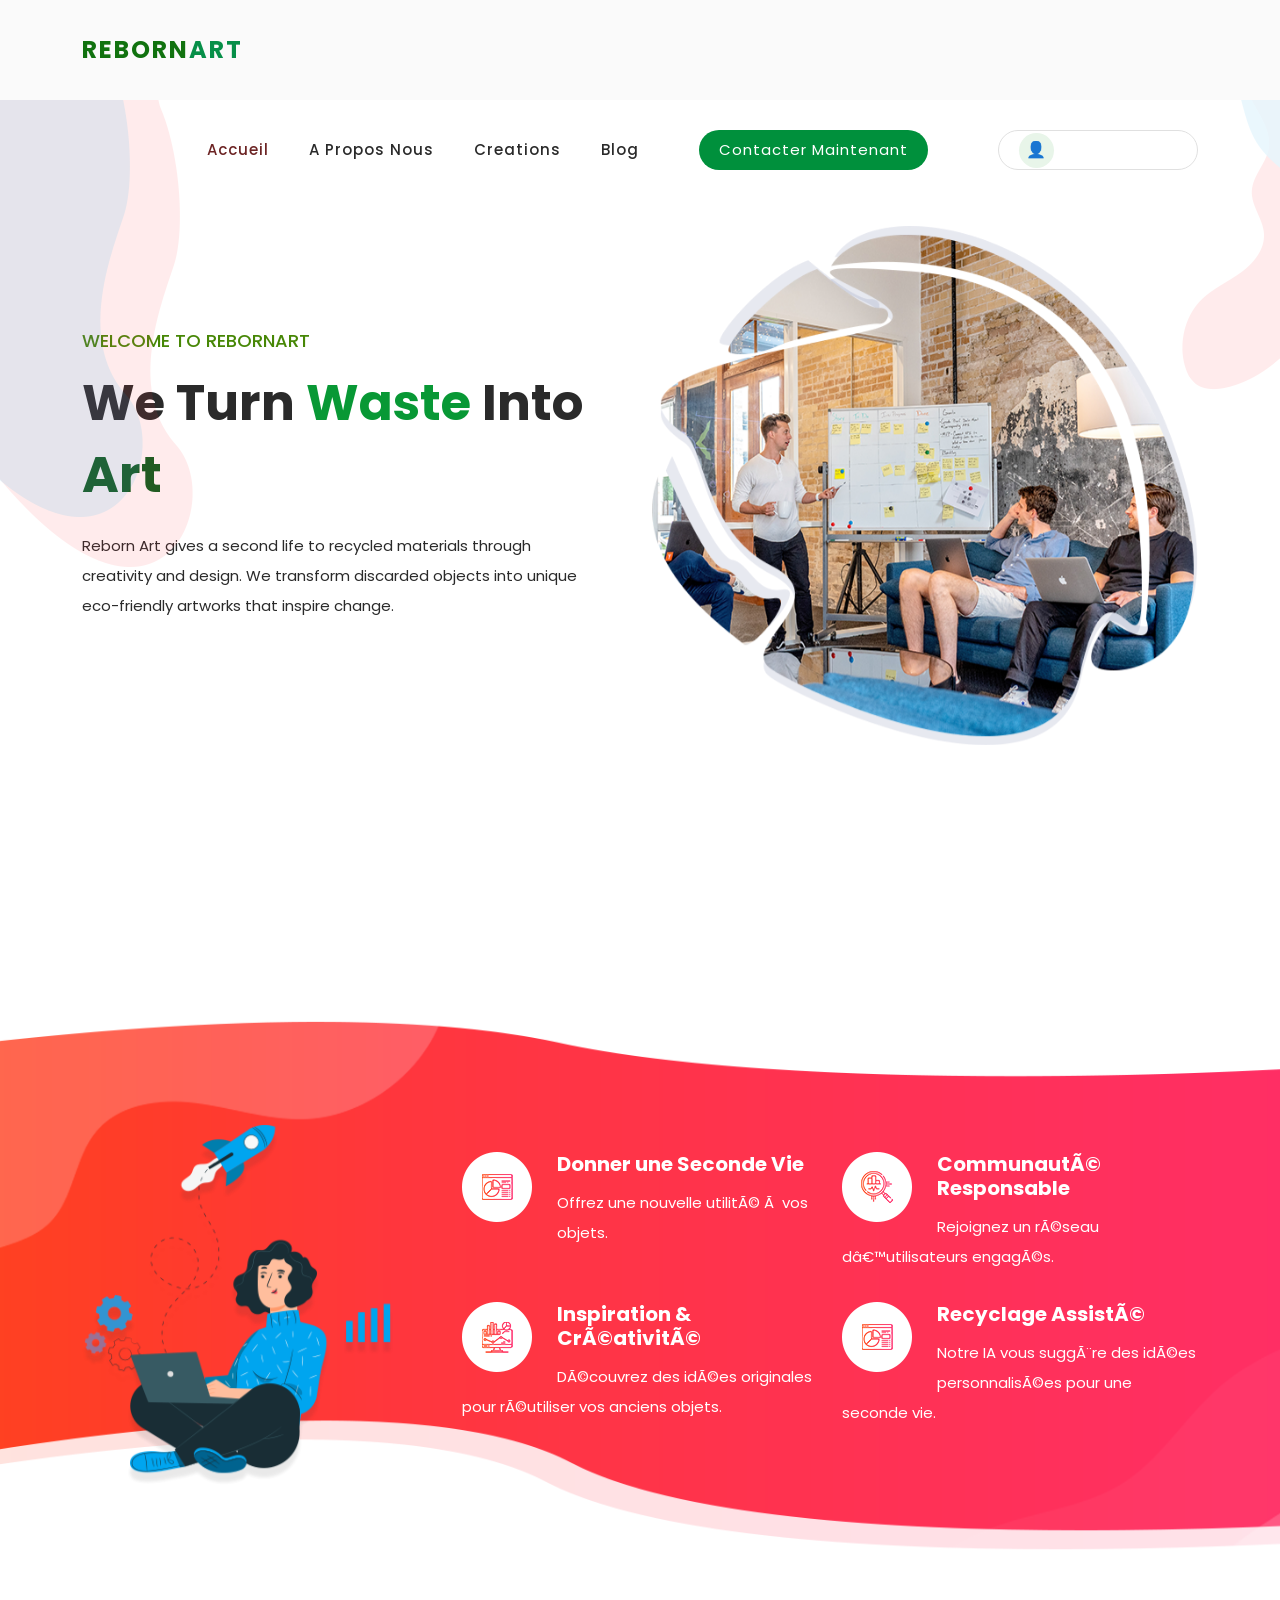
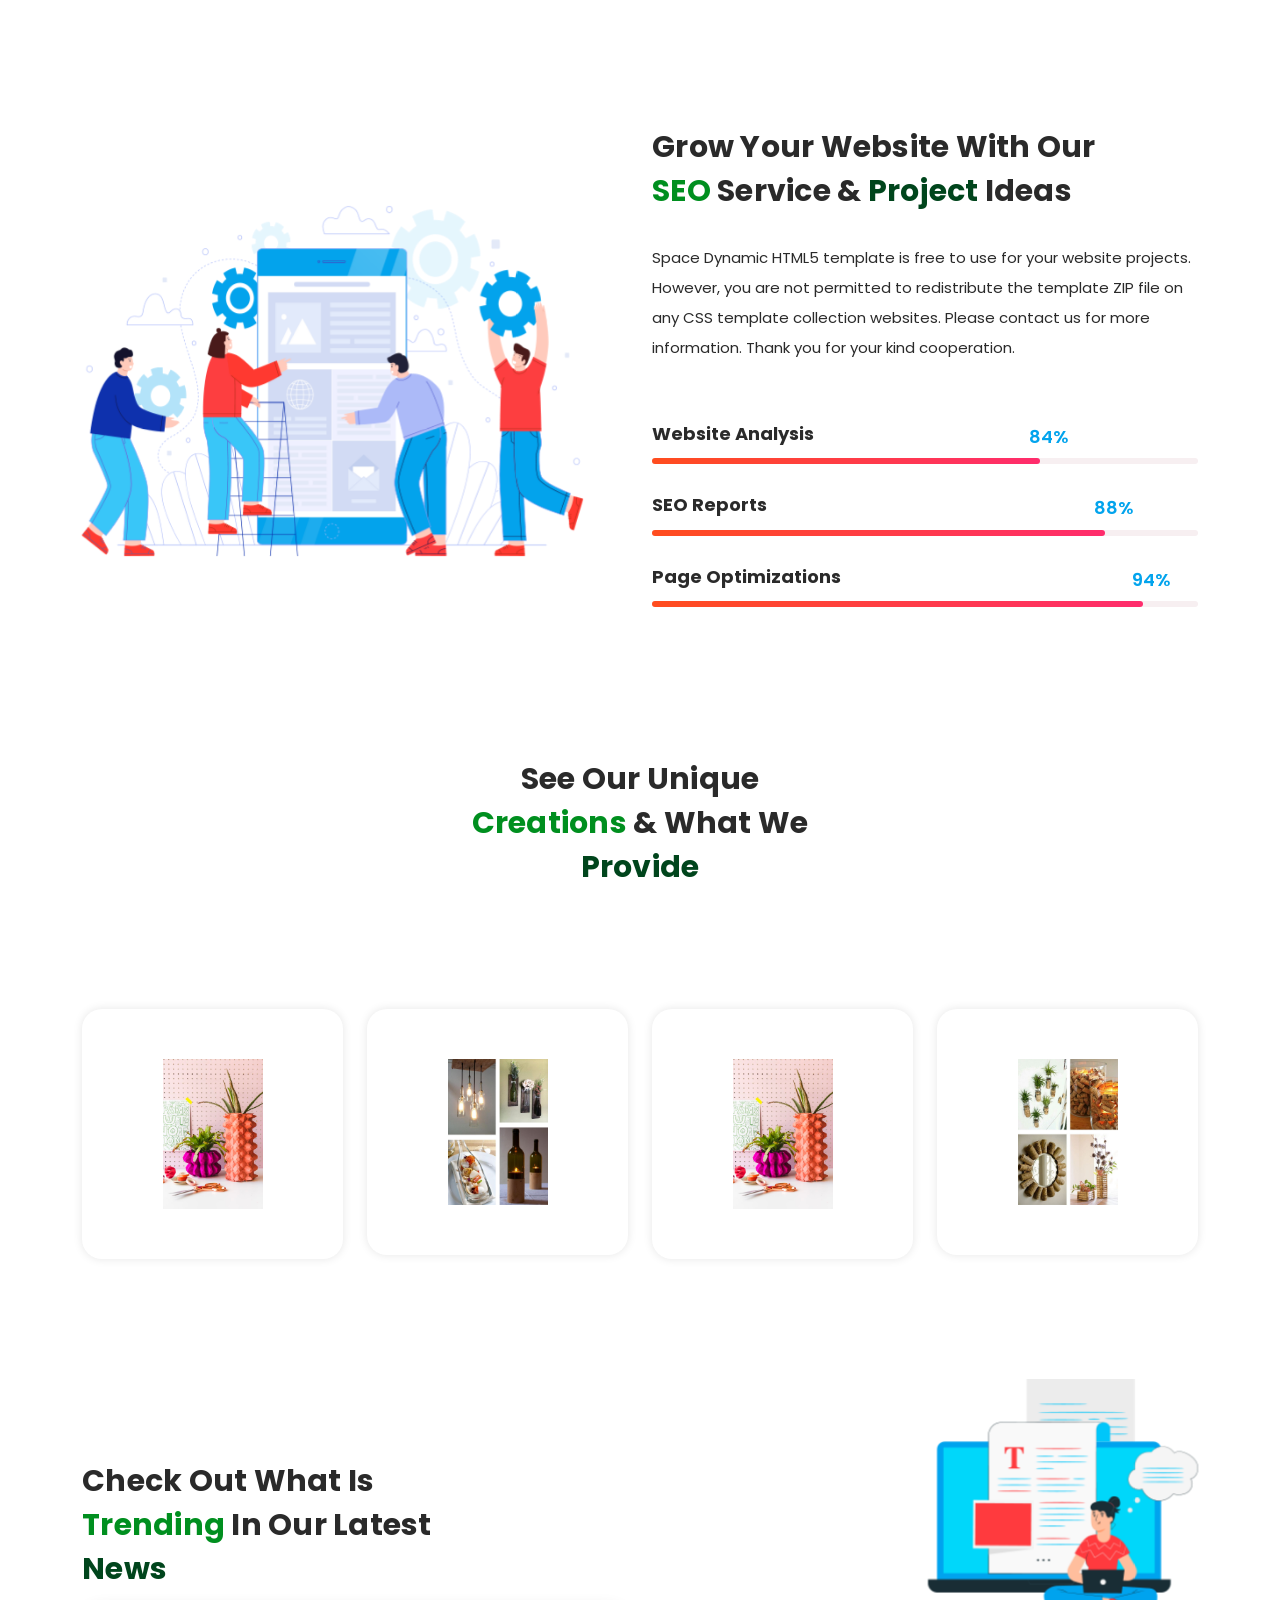
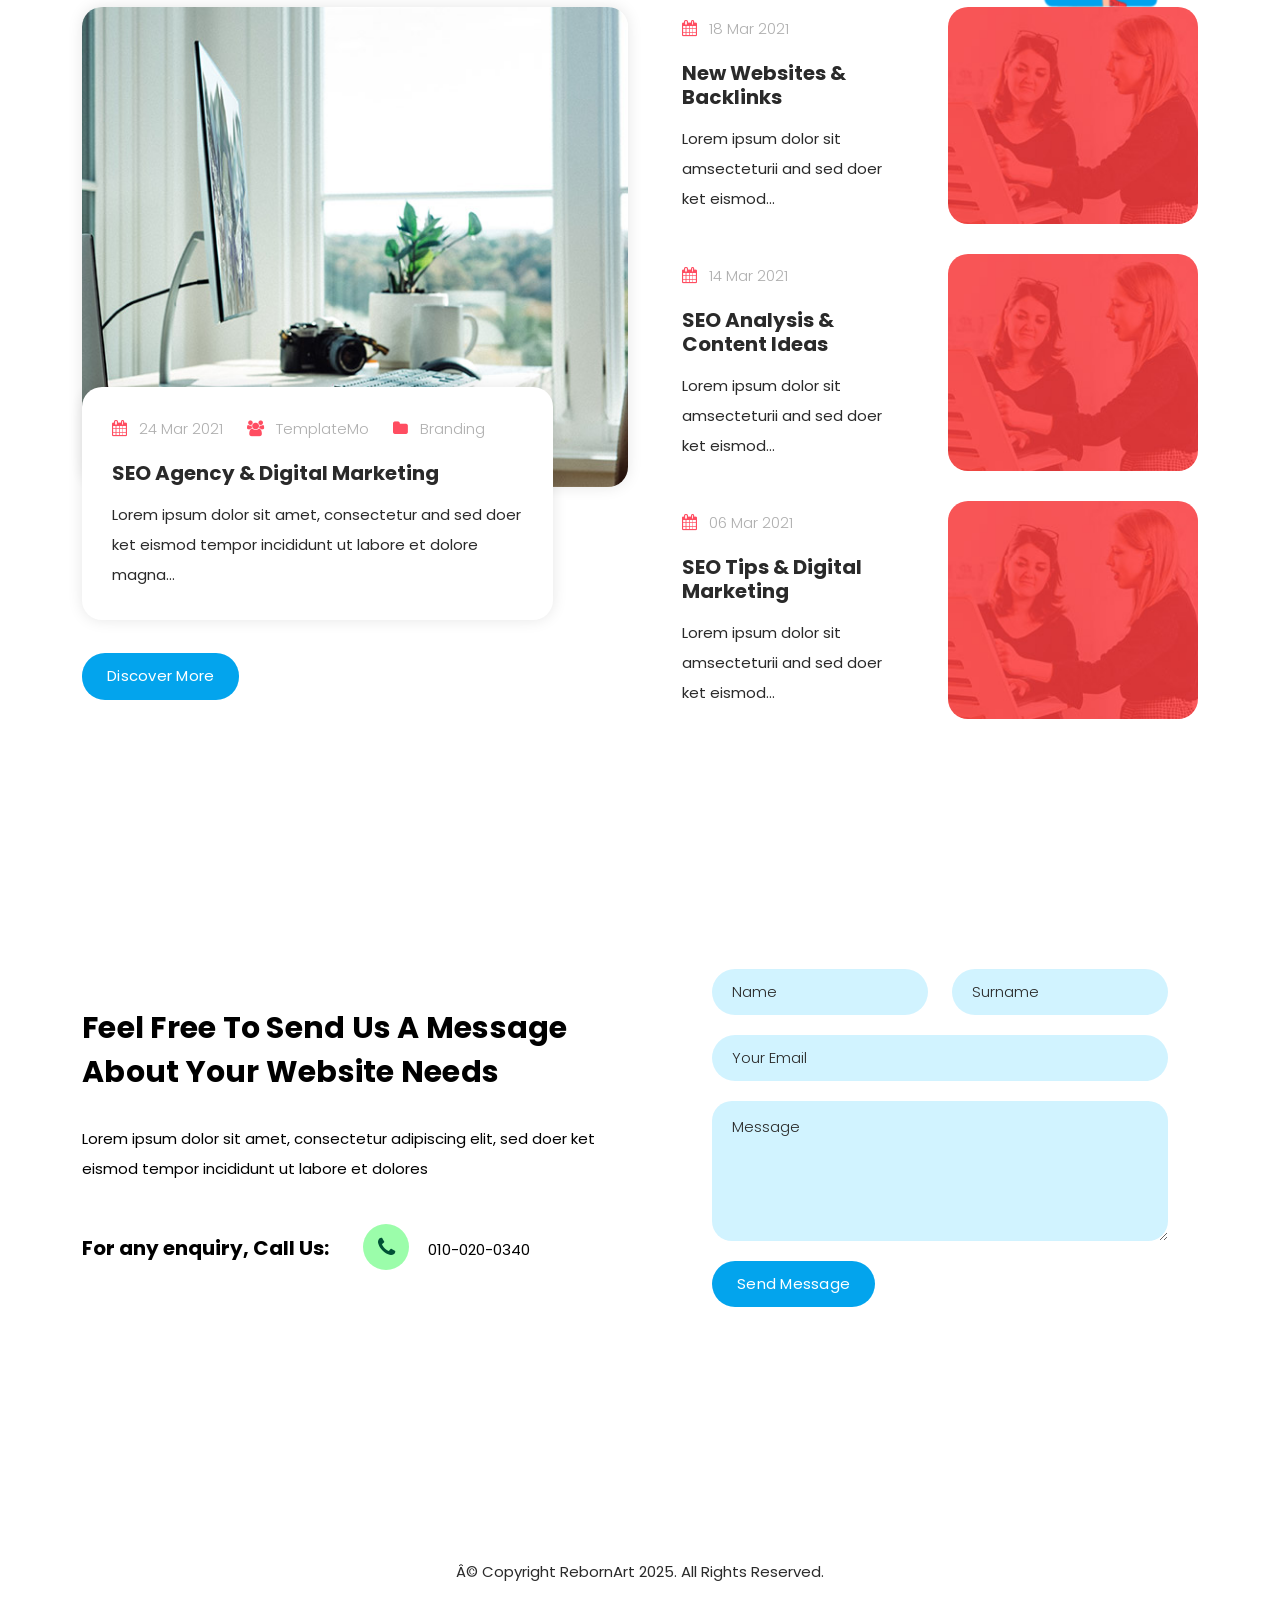
==== index.html @ 351414f4 "first commit" ====
<!DOCTYPE html>
<html lang="en">

  <head>

    <meta charset="UTF-8">
    <meta name="viewport" content="width=device-width, initial-scale=1, shrink-to-fit=no">
    <meta name="description" content="">
    <meta name="author" content="">
    <link rel="preconnect" href="https://fonts.gstatic.com">
    <link href="https://fonts.googleapis.com/css2?family=Poppins:wght@100;200;300;400;500;600;700;800;900&display=swap" rel="stylesheet">

    <title>RebornArt - FrontOffice</title>

    <!-- Bootstrap core CSS -->
    <link href="vendor/bootstrap/css/bootstrap.min.css" rel="stylesheet">

    <!-- Additional CSS Files -->
    <link rel="stylesheet" href="assets/css/fontawesome.css">
    <link rel="stylesheet" href="assets/css/templatemo-space-dynamic.css">
    <link rel="stylesheet" href="assets/css/animated.css">
    <link rel="stylesheet" href="assets/css/owl.css">
<!--
    
TemplateMo 562 Space Dynamic

https://templatemo.com/tm-562-space-dynamic

-->
  </head>

<body>

  <!-- ***** Preloader Start ***** -->
  <div id="js-preloader" class="js-preloader">
    <div class="preloader-inner">
      <span class="dot"></span>
      <div class="dots">
        <span></span>
        <span></span>
        <span></span>
      </div>
    </div>
  </div>
  <!-- ***** Preloader End ***** -->

  <!-- ***** Header Area Start ***** -->
  <header class="header-area header-sticky wow slideInDown" data-wow-duration="0.75s" data-wow-delay="0s">
    <div class="container">
      <div class="row">
        <div class="col-12">
          <nav class="main-nav">
            <!-- ***** Logo Start ***** -->
            <a href="index.html" class="logo">
              <h4>Reborn<span>Art</span></h4>
            </a>
            <!-- ***** Logo End ***** -->
            <!-- ***** Menu Start ***** -->
            <ul class="nav">
  <li class="scroll-to-section"><a href="#top" class="active">Accueil</a></li>
  <li class="scroll-to-section"><a href="#about">A propos nous</a></li>
  <li class="scroll-to-section"><a href="#portfolio">Creations</a></li>
  <li class="scroll-to-section"><a href="#blog">Blog</a></li> 
  <li class="scroll-to-section">
    <div class="main-red-button"><a href="#contact">Contacter maintenant</a></div>
    <ul class="listee">
      <li>
        <a href="#" onclick="return false;">
          <div class="user-avatar">👤</div>
          <span>Molka Zouaoui</span>
        </a>
        <ul>
          <li><a href="views/Utilsateur/info.html">Profil</a></li>
          <li><a href="views/Utilsateur/signIn.html">Se connecter</a></li>
          <li><a href="views/Utilsateur/signUp.html">S'inscrire</a></li>
        </ul>
      </li>
    </ul>
  </li> 
</ul>
          </nav>
        </div>
      </div>
    </div>
  </header>
  <!-- ***** Header Area End ***** -->

  <div class="main-banner wow fadeIn" id="top" data-wow-duration="1s" data-wow-delay="0.5s">
    <div class="container">
      <div class="row">
        <div class="col-lg-12">
          <div class="row">
            <div class="col-lg-6 align-self-center">
              <div class="left-content header-text wow fadeInLeft" data-wow-duration="1s" data-wow-delay="1s">
                <h6>Welcome to RebornArt</h6>
                <h2>We Turn <em>Waste</em> Into <span>Art</span></h2>
                <p>Reborn Art gives a second life to recycled materials through creativity and design. We transform discarded objects into unique eco-friendly artworks that inspire change.</p>

                <!-- <form id="search" action="#" method="GET">
                  <fieldset>
                    <input type="address" name="address" class="email" placeholder="Your website URL..." autocomplete="on" required>
                  </fieldset>
                  <fieldset>
                    <button type="submit" class="main-button">Analyze Site</button>
                  </fieldset>
                </form> -->
              </div>
            </div>
            <div class="col-lg-6">
              <div class="right-image wow fadeInRight" data-wow-duration="1s" data-wow-delay="0.5s">
                <img src="assets/images/banner-right-image.png" alt="team meeting">
              </div>
            </div>
          </div>
        </div>
      </div>
    </div>
  </div>

  <div id="about" class="about-us section">
    <div class="container">
      <div class="row">
        <div class="col-lg-4">
          <div class="left-image wow fadeIn" data-wow-duration="1s" data-wow-delay="0.2s">
            <img src="assets/images/about-left-image.png" alt="person graphic">
          </div>
        </div>
        <div class="col-lg-8 align-self-center">
          <div class="services">
            <div class="row">
              <div class="col-lg-6">
                <div class="item wow fadeIn" data-wow-duration="1s" data-wow-delay="0.5s">
                  <div class="icon">
                    <img src="assets/images/service-icon-01.png" alt="reporting">
                  </div>
                  <div class="right-text">
                    <h4>Donner une Seconde Vie</h4>
                    <p>Offrez une nouvelle utilitÃ© Ã  vos objets.</p>
                </div>
                </div>
              </div>
              <div class="col-lg-6">
                <div class="item wow fadeIn" data-wow-duration="1s" data-wow-delay="0.7s">
                  <div class="icon">
                    <img src="assets/images/service-icon-02.png" alt="">
                  </div>
                   <div class="right-text">
                      <h4>CommunautÃ© Responsable</h4>
                      <p>Rejoignez un rÃ©seau dâ€™utilisateurs engagÃ©s.</p>
                </div>
                </div>
              </div>
              <div class="col-lg-6">
                <div class="item wow fadeIn" data-wow-duration="1s" data-wow-delay="0.9s">
                  <div class="icon">
                    <img src="assets/images/service-icon-03.png" alt="">
                  </div>
                 <div class="right-text">
                  <h4>Inspiration & CrÃ©ativitÃ©</h4>
                  <p>DÃ©couvrez des idÃ©es originales pour rÃ©utiliser vos anciens objets.</p>
                </div>
                </div>
              </div>
              <div class="col-lg-6">
                <div class="item wow fadeIn" data-wow-duration="1s" data-wow-delay="1.1s">
                  <div class="icon">
                    <img src="assets/images/service-icon-04.png" alt="">
                  </div>
                   <div class="right-text">
                  <h4>Recyclage AssistÃ©</h4>
                  <p>Notre IA vous suggÃ¨re des idÃ©es personnalisÃ©es pour une seconde vie.</p>
                </div>
                </div>
              </div>
            </div>
          </div>
        </div>
      </div>
    </div>
  </div>

  <div id="services" class="our-services section">
    <div class="container">
      <div class="row">
        <div class="col-lg-6 align-self-center  wow fadeInLeft" data-wow-duration="1s" data-wow-delay="0.2s">
          <div class="left-image">
            <img src="assets/images/services-left-image.png" alt="">
          </div>
        </div>
        <div class="col-lg-6 wow fadeInRight" data-wow-duration="1s" data-wow-delay="0.2s">
          <div class="section-heading">
            <h2>Grow your website with our <em>SEO</em> service &amp; <span>Project</span> Ideas</h2>
            <p>Space Dynamic HTML5 template is free to use for your website projects. However, you are not permitted to redistribute the template ZIP file on any CSS template collection websites. Please contact us for more information. Thank you for your kind cooperation.</p>
          </div>
          <div class="row">
            <div class="col-lg-12">
              <div class="first-bar progress-skill-bar">
                <h4>Website Analysis</h4>
                <span>84%</span>
                <div class="filled-bar"></div>
                <div class="full-bar"></div>
              </div>
            </div>
            <div class="col-lg-12">
              <div class="second-bar progress-skill-bar">
                <h4>SEO Reports</h4>
                <span>88%</span>
                <div class="filled-bar"></div>
                <div class="full-bar"></div>
              </div>
            </div>
            <div class="col-lg-12">
              <div class="third-bar progress-skill-bar">
                <h4>Page Optimizations</h4>
                <span>94%</span>
                <div class="filled-bar"></div>
                <div class="full-bar"></div>
              </div>
            </div>
          </div>
        </div>
      </div>
    </div>
  </div>

  <div id="portfolio" class="our-portfolio section">
    <div class="container">
      <div class="row">
        <div class="col-lg-6 offset-lg-3">
          <div class="section-heading  wow bounceIn" data-wow-duration="1s" data-wow-delay="0.2s">
            <h2>See Our Unique <em>Creations</em> &amp; What We <span>Provide</span></h2>
          </div>
        </div>
      </div>
      <div class="row">
        <div class="col-lg-3 col-sm-6">
          <a href="#">
            <div class="item wow bounceInUp" data-wow-duration="1s" data-wow-delay="0.3s">
              <div class="hidden-content">
                <h4>SEO Analysis</h4>
                <p>Lorem ipsum dolor sit ameti ctetur aoi adipiscing eto.</p>
              </div>
              <div class="showed-content">
                <img src="assets/images/oeufs.png" alt="">
              </div>
            </div>
          </a>
        </div>
        <div class="col-lg-3 col-sm-6">
          <a href="#">
            <div class="item wow bounceInUp" data-wow-duration="1s" data-wow-delay="0.4s">
              <div class="hidden-content">
                <h4>Lampe unique</h4>
                <p>Une lampe unique fabriquÃ©e Ã  partir de bouteilles en verre recyclÃ©es â€” entre art et durabilitÃ©.</p>
              </div>
              <div class="showed-content">
                <img src="assets/images/22.jpg" alt="">
              </div>
            </div>
          </a>
        </div>
        <div class="col-lg-3 col-sm-6">
          <a href="#">
            <div class="item wow bounceInUp" data-wow-duration="1s" data-wow-delay="0.5s">
              <div class="hidden-content">
                <h4>Performance Tests</h4>
                <p>Lorem ipsum dolor sit ameti ctetur aoi adipiscing eto.</p>
              </div>
              <div class="showed-content">
                <img src="assets/images/oeufs.png" alt="">
              </div>
            </div>
          </a>
        </div>
        <div class="col-lg-3 col-sm-6">
          <a href="#">
            <div class="item wow bounceInUp" data-wow-duration="1s" data-wow-delay="0.6s">
              <div class="hidden-content">
                <h4>Data Analysis</h4>
                <p>Lorem ipsum dolor sit ameti ctetur aoi adipiscing eto.</p>
              </div>
              <div class="showed-content">
                <img src="assets/images/2.jpg" alt="">
              </div>
            </div>
          </a>
        </div>
      </div>
    </div>
  </div>

  <div id="blog" class="our-blog section">
    <div class="container">
      <div class="row">
        <div class="col-lg-6 wow fadeInDown" data-wow-duration="1s" data-wow-delay="0.25s">
          <div class="section-heading">
            <h2>Check Out What Is <em>Trending</em> In Our Latest <span>News</span></h2>
          </div>
        </div>
        <div class="col-lg-6 wow fadeInDown" data-wow-duration="1s" data-wow-delay="0.25s">
          <div class="top-dec">
            <img src="assets/images/blog-dec.png" alt="">
          </div>
        </div>
      </div>
      <div class="row">
        <div class="col-lg-6 wow fadeInUp" data-wow-duration="1s" data-wow-delay="0.25s">
          <div class="left-image">
            <a href="#"><img src="assets/images/big-blog-thumb.jpg" alt="Workspace Desktop"></a>
            <div class="info">
              <div class="inner-content">
                <ul>
                  <li><i class="fa fa-calendar"></i> 24 Mar 2021</li>
                  <li><i class="fa fa-users"></i> TemplateMo</li>
                  <li><i class="fa fa-folder"></i> Branding</li>
                </ul>
                <a href="#"><h4>SEO Agency &amp; Digital Marketing</h4></a>
                <p>Lorem ipsum dolor sit amet, consectetur and sed doer ket eismod tempor incididunt ut labore et dolore magna...</p>
                <div class="main-blue-button">
                  <a href="#">Discover More</a>
                </div>
              </div>
            </div>
          </div>
        </div>
        <div class="col-lg-6 wow fadeInUp" data-wow-duration="1s" data-wow-delay="0.25s">
          <div class="right-list">
            <ul>
              <li>
                <div class="left-content align-self-center">
                  <span><i class="fa fa-calendar"></i> 18 Mar 2021</span>
                  <a href="#"><h4>New Websites &amp; Backlinks</h4></a>
                  <p>Lorem ipsum dolor sit amsecteturii and sed doer ket eismod...</p>
                </div>
                <div class="right-image">
                  <a href="#"><img src="assets/images/blog-thumb-01.jpg" alt=""></a>
                </div>
              </li>
              <li>
                <div class="left-content align-self-center">
                  <span><i class="fa fa-calendar"></i> 14 Mar 2021</span>
                  <a href="#"><h4>SEO Analysis &amp; Content Ideas</h4></a>
                  <p>Lorem ipsum dolor sit amsecteturii and sed doer ket eismod...</p>
                </div>
                <div class="right-image">
                  <a href="#"><img src="assets/images/blog-thumb-01.jpg" alt=""></a>
                </div>
              </li>
              <li>
                <div class="left-content align-self-center">
                  <span><i class="fa fa-calendar"></i> 06 Mar 2021</span>
                  <a href="#"><h4>SEO Tips &amp; Digital Marketing</h4></a>
                  <p>Lorem ipsum dolor sit amsecteturii and sed doer ket eismod...</p>
                </div>
                <div class="right-image">
                  <a href="#"><img src="assets/images/blog-thumb-01.jpg" alt=""></a>
                </div>
              </li>
            </ul>
          </div>
        </div>
      </div>
    </div>
  </div>

  <div id="contact" class="contact-us section">
    <div class="container">
      <div class="row">
        <div class="col-lg-6 align-self-center wow fadeInLeft" data-wow-duration="0.5s" data-wow-delay="0.25s">
          <div class="section-heading">
            <h2>Feel Free To Send Us a Message About Your Website Needs</h2>
            <p>Lorem ipsum dolor sit amet, consectetur adipiscing elit, sed doer ket eismod tempor incididunt ut labore et dolores</p>
            <div class="phone-info">
              <h4>For any enquiry, Call Us: <span><i class="fa fa-phone"></i> <a href="#">010-020-0340</a></span></h4>
            </div>
          </div>
        </div>
        <div class="col-lg-6 wow fadeInRight" data-wow-duration="0.5s" data-wow-delay="0.25s">
          <form id="contact" action="" method="post">
            <div class="row">
              <div class="col-lg-6">
                <fieldset>
                  <input type="name" name="name" id="name" placeholder="Name" autocomplete="on" required>
                </fieldset>
              </div>
              <div class="col-lg-6">
                <fieldset>
                  <input type="surname" name="surname" id="surname" placeholder="Surname" autocomplete="on" required>
                </fieldset>
              </div>
              <div class="col-lg-12">
                <fieldset>
                  <input type="text" name="email" id="email" pattern="[^ @]*@[^ @]*" placeholder="Your Email" required="">
                </fieldset>
              </div>
              <div class="col-lg-12">
                <fieldset>
                  <textarea name="message" type="text" class="form-control" id="message" placeholder="Message" required=""></textarea>  
                </fieldset>
              </div>
              <div class="col-lg-12">
                <fieldset>
                  <button type="submit" id="form-submit" class="main-button ">Send Message</button>
                </fieldset>
              </div>
            </div>
            <div class="contact-dec">
              <img src="assets/images/contact-decoration.png" alt="">
            </div>
          </form>
        </div>
      </div>
    </div>
  </div>

  <footer>
    <div class="container">
      <div class="row">
        <div class="col-lg-12 wow fadeIn" data-wow-duration="1s" data-wow-delay="0.25s">
          <p>Â© Copyright RebornArt 2025. All Rights Reserved. 
        </div>
      </div>
    </div>
  </footer>
  <!-- Scripts -->
  <script src="vendor/jquery/jquery.min.js"></script>
  <script src="vendor/bootstrap/js/bootstrap.bundle.min.js"></script>
  <script src="assets/js/owl-carousel.js"></script>
  <script src="assets/js/animation.js"></script>
  <script src="assets/js/imagesloaded.js"></script>
  <script src="assets/js/templatemo-custom.js"></script>

</body>
</html>
---- assets/css/templatemo-space-dynamic.css ----
/* 

TemplateMo 562 Space Dynamic

https://templatemo.com/tm-562-space-dynamic

*/

/* ---------------------------------------------
Table of contents
------------------------------------------------
01. font & reset css
02. reset
03. global styles
04. header
05. banner
06. features
07. testimonials
08. contact
09. footer
10. preloader
11. search
12. portfolio

--------------------------------------------- */
/* 
---------------------------------------------
font & reset css
--------------------------------------------- 
*/
@import url('https://fonts.googleapis.com/css2?family=Poppins:wght@100;200;300;400;500;600;700;800;900&display=swap');
/* 
---------------------------------------------
reset
--------------------------------------------- 
*/
html, body, div, span, applet, object, iframe, h1, h2, h3, h4, h5, h6, p, blockquote, div
pre, a, abbr, acronym, address, big, cite, code, del, dfn, em, font, img, ins, kbd, q,
s, samp, small, strike, strong, sub, sup, tt, var, b, u, i, center, dl, dt, dd, ol, ul, li,
figure, header, nav, section, article, aside, footer, figcaption {
  margin: 0;
  padding: 0;
  border: 0;
  outline: 0;
}

/* clear fix */
.grid:after {
  content: '';
  display: block;
  clear: both;
}

/* ---- .grid-item ---- */

.grid-sizer,
.grid-item {
  width: 50%;
}

.grid-item {
  float: left;
}

.grid-item img {
  display: block;
  max-width: 100%;
}

.clearfix:after {
  content: ".";
  display: block;
  clear: both;
  visibility: hidden;
  line-height: 0;
  height: 0;
}

.clearfix {
  display: inline-block;
}

html[xmlns] .clearfix {
  display: block;
}

* html .clearfix {
  height: 1%;
}

ul, li {
  padding: 0;
  margin: 0;
  list-style: none;
}

header, nav, section, article, aside, footer, hgroup {
  display: block;
}

* {
  box-sizing: border-box;
}

html, body {
  font-family: 'Poppins', sans-serif;
  font-weight: 400;
  background-color: #fff;
  -ms-text-size-adjust: 100%;
  -webkit-font-smoothing: antialiased;
  -moz-osx-font-smoothing: grayscale;
}

a {
  text-decoration: none !important;
}

h1, h2, h3, h4, h5, h6 {
  margin-top: 0px;
  margin-bottom: 0px;
}

ul {
  margin-bottom: 0px;
}

p {
  font-size: 15px;
  line-height: 30px;
  color: #2a2a2a;
}

img {
  width: 100%;
  overflow: hidden;
}

/* 
---------------------------------------------
global styles
--------------------------------------------- 
*/
html,
body {
  background: #fff;
  font-family: 'Poppins', sans-serif;
}

::selection {
  background: #03a4ed;
  color: #fff;
}

::-moz-selection {
  background: #03a4ed;
  color: #fff;
}

@media (max-width: 991px) {
  html, body {
    overflow-x: hidden;
  }
  .mobile-top-fix {
    margin-top: 30px;
    margin-bottom: 0px;
  }
  .mobile-bottom-fix {
    margin-bottom: 30px;
  }
  .mobile-bottom-fix-big {
    margin-bottom: 60px;
  }
}

.page-section {
  margin-top: 120px;
}

.section-heading h2 {
  font-size: 30px;
  text-transform: capitalize;
  color: #2a2a2a;
  font-weight: 700;
  letter-spacing: 0.25px;
  position: relative;
  z-index: 2;
  line-height: 44px;
}

.section-heading h2 em {
  font-style: normal;
  color: #008f1f;
}

.section-heading h2 span {
  color: #00451c;
}

.main-blue-button a {
  display: inline-block;
  background-color: #03a4ed;
  font-size: 15px;
  font-weight: 400;
  color: #fff;
  text-transform: capitalize;
  padding: 12px 25px;
  border-radius: 23px;
  letter-spacing: 0.25px;
}

.main-red-button a {
  display: inline-block;
  background-color: #00903c;
  font-size: 15px;
  font-weight: 400;
  color: #fff;
  text-transform: capitalize;
  padding: 12px 25px;
  border-radius: 23px;
  letter-spacing: 0.25px;
}

.main-white-button a {
  display: inline-block;
  background-color: #fff;
  font-size: 15px;
  font-weight: 400;
  color:#afafaf;
  text-transform: capitalize;
  padding: 12px 25px;
  border-radius: 23px;
  letter-spacing: 0.25px;
}

/* 
---------------------------------------------
header
--------------------------------------------- 
*/

.background-header {
  background-color: #fff!important;
  height: 80px!important;
  position: fixed!important;
  top: 0px;
  left: 0px;
  right: 0px;
  box-shadow: 0px 0px 10px rgba(0,0,0,0.15)!important;
}

.background-header .logo,
.background-header .main-nav .nav li a {
  color: #1e1e1e!important;
}

.background-header .main-nav .nav li:hover a {
  color: #c0afaf!important;
}

.background-header .nav li a.active {
  color: #d4c2c2!important;
}

.header-area {
  background-color: #fafafa;
  position: absolute;
  top: 0px;
  left: 0px;
  right: 0px;
  z-index: 100;
  height: 100px;
  -webkit-transition: all .5s ease 0s;
  -moz-transition: all .5s ease 0s;
  -o-transition: all .5s ease 0s;
  transition: all .5s ease 0s;
}

.header-area .main-nav {
  min-height: 80px;
  background: transparent;
}

.header-area .main-nav .logo {
  line-height: 100px;
  color: #fff;
  font-size: 24px;
  font-weight: 700;
  text-transform: uppercase;
  letter-spacing: 2px;
  float: left;
  -webkit-transition: all 0.3s ease 0s;
  -moz-transition: all 0.3s ease 0s;
  -o-transition: all 0.3s ease 0s;
  transition: all 0.3s ease 0s;
}

.header-area .main-nav .logo h4 {
    font-size: 24px;
    font-weight: 700;
    text-transform: uppercase;
    color: #11720f;
    line-height: 100px;
    float: left;
    -webkit-transition: all 0.3s ease 0s;
    -moz-transition: all 0.3s ease 0s;
    -o-transition: all 0.3s ease 0s;
    transition: all 0.3s ease 0s;
}

.logo h4 span {
  color: #068f48;
}

.background-header .main-nav .logo h4 {
  line-height: 80px;
}

.background-header .main-nav .nav {
  margin-top: 20px !important;
}

.header-area .main-nav .nav {
  float: right;
  margin-top: 30px;
  margin-right: 0px;
  background-color: transparent;
  -webkit-transition: all 0.3s ease 0s;
  -moz-transition: all 0.3s ease 0s;
  -o-transition: all 0.3s ease 0s;
  transition: all 0.3s ease 0s;
  position: relative;
  z-index: 999;
}

.header-area .main-nav .nav li {
  padding-left: 20px;
  padding-right: 20px;
}

.header-area .main-nav .nav li:last-child {
  padding-right: 0px;
  padding-left: 40px;
}

.header-area .main-nav .nav li:last-child a ,
.background-header .main-nav .nav li:last-child a {
  color: #fff !important;
  padding: 0px 20px;
  font-weight: 400;
}

.header-area .main-nav .nav li:last-child a:hover,
.header-area .main-nav .nav li:last-child a.active {
  color: #fff !important;
}

.header-area .main-nav .nav li a {
  display: block;
  font-weight: 500;
  font-size: 15px;
  color: #2a2a2a;
  text-transform: capitalize;
  -webkit-transition: all 0.3s ease 0s;
  -moz-transition: all 0.3s ease 0s;
  -o-transition: all 0.3s ease 0s;
  transition: all 0.3s ease 0s;
  height: 40px;
  line-height: 40px;
  border: transparent;
  letter-spacing: 1px;
}

.header-area .main-nav .nav li a {
  color: #2a2a2a;
}

.header-area .main-nav .nav li:hover a,
.header-area .main-nav .nav li a.active {
  color: #6c2424!important;
}

.background-header .main-nav .nav li:hover a,
.background-header .main-nav .nav li a.active {
  color: #e3d1d1!important;
  opacity: 1;
}

.header-area .main-nav .nav li:last-child a:hover ,
.background-header .main-nav .nav li:last-child a:hover {
  background-color: #5b8d63;
}
/* Style pour la liste déroulante à côté du bouton "Contacter Maintenant" */

.header-area .main-nav .listee {
  display: inline-block;
  margin: 0;
  margin-left: 15px;
  position: relative;
  list-style: none;
  padding: 0;
  vertical-align: middle;
}

/* Faire en sorte que le bouton et la liste soient sur la même ligne */
.header-area .main-nav .nav li:last-child {
  display: inline-flex;
  align-items: center;
  gap: 15px;
}

.header-area .main-nav .listee > li {
  position: relative;
  padding: 0;
}

/* Bouton principal avec avatar et nom */
.header-area .main-nav .listee > li > a {
  display: flex;
  align-items: center;
  gap: 10px;
  background-color: #fff;
  color: #2a2a2a;
  padding: 8px 15px;
  border-radius: 25px;
  font-size: 14px;
  font-weight: 500;
  cursor: pointer;
  text-decoration: none;
  border: 1px solid #e0e0e0;
  transition: all 0.3s ease;
  white-space: nowrap;
}

.header-area .main-nav .listee > li > a:hover {
  border-color: #00903c;
  box-shadow: 0px 2px 8px rgba(0,0,0,0.1);
}

/* Avatar dans le bouton principal */
.header-area .main-nav .listee .user-avatar {
  width: 35px;
  height: 35px;
  border-radius: 50%;
  background-color: #e8f5e9;
  display: flex;
  align-items: center;
  justify-content: center;
  color: #335f45;
  font-size: 16px;
}

/* Menu déroulant caché par défaut */
.header-area .main-nav .listee ul {
  position: absolute;
  top: 55px;
  right: 0;
  width: 220px;
  background-color: #fff;
  box-shadow: 0px 8px 20px rgba(0,0,0,0.12);
  border-radius: 12px;
  padding: 8px 0;
  opacity: 0;
  visibility: hidden;
  transform: translateY(-10px);
  transition: all 0.3s ease;
  list-style: none;
  z-index: 1000;
  border: 1px solid #e0e0e0;
}

/* Afficher le menu au survol */
.header-area .main-nav .listee > li:hover ul {
  opacity: 1;
  visibility: visible;
  transform: translateY(0);
}

.header-area .main-nav .listee ul li {
  padding: 0;
  margin: 0;
}

.header-area .main-nav .listee ul li a {
  display: flex;
  align-items: center;
  gap: 12px;
  padding: 12px 20px;
  color: #2a2a2a;
  font-size: 14px;
  font-weight: 400;
  text-decoration: none;
  transition: all 0.3s ease;
}

/* Icônes dans le menu */
.header-area .main-nav .listee ul li a::before {
  content: '';
  width: 20px;
  height: 20px;
  background-size: contain;
  background-repeat: no-repeat;
  background-position: center;
  opacity: 0.6;
}

/* Icône Profil */
.header-area .main-nav .listee ul li:nth-child(1) a::before {
  content: '👤';
  font-size: 18px;
}

/* Icône Se connecter */
.header-area .main-nav .listee ul li:nth-child(2) a::before {
  content: '⚙️';
  font-size: 18px;
}

/* Icône S'inscrire */
.header-area .main-nav .listee ul li:nth-child(3) a::before {
  content: '🚪';
  font-size: 18px;
}

.header-area .main-nav .listee ul li a:hover {
  background-color: #f5f5f5;
  color: #00903c;
}

/* Séparateur avant le dernier élément (S'inscrire) */
.header-area .main-nav .listee ul li:last-child {
  border-top: 1px solid #e0e0e0;
  margin-top: 4px;
  padding-top: 4px;
}

/* Version avec clic (JavaScript) - Alternative */
.header-area .main-nav .listee.active ul {
  opacity: 1;
  visibility: visible;
  transform: translateY(0);
}

/* Ajustements pour le header sticky */
.background-header .main-nav .listee {
  margin-top: 0;
}

/* Responsive */
@media (max-width: 1200px) {
  .header-area .main-nav .listee > li > a {
    font-size: 13px;
    padding: 6px 12px;
  }
  
  .header-area .main-nav .listee .user-avatar {
    width: 30px;
    height: 30px;
    font-size: 14px;
  }
}

@media (max-width: 992px) {
  .header-area .main-nav .nav li:last-child {
    display: none;
  }
  
  .header-area .main-nav .listee {
    display: none;
  }
}

@media (max-width: 767px) {
  .header-area .main-nav .listee {
    display: none;
  }
}

.header-area .main-nav .nav li.submenu {
  position: relative;
  padding-right: 30px;
}

.header-area .main-nav .nav li.submenu:after {
  font-family: FontAwesome;
  content: "\f107";
  font-size: 12px;
  color: #2a2a2a;
  position: absolute;
  right: 18px;
  top: 12px;
}

.background-header .main-nav .nav li.submenu:after {
  color: #2a2a2a;
}

.header-area .main-nav .nav li.submenu ul {
  position: absolute;
  width: 200px;
  box-shadow: 0 2px 28px 0 rgba(0, 0, 0, 0.06);
  overflow: hidden;
  top: 50px;
  opacity: 0;
  transform: translateY(+2em);
  visibility: hidden;
  z-index: -1;
  transition: all 0.3s ease-in-out 0s, visibility 0s linear 0.3s, z-index 0s linear 0.01s;
}

.header-area .main-nav .nav li.submenu ul li {
  margin-left: 0px;
  padding-left: 0px;
  padding-right: 0px;
}

.header-area .main-nav .nav li.submenu ul li a {
  opacity: 1;
  display: block;
  background: #f7f7f7;
  color: #2a2a2a!important;
  padding-left: 20px;
  height: 40px;
  line-height: 40px;
  -webkit-transition: all 0.3s ease 0s;
  -moz-transition: all 0.3s ease 0s;
  -o-transition: all 0.3s ease 0s;
  transition: all 0.3s ease 0s;
  position: relative;
  font-size: 13px;
  font-weight: 400;
  border-bottom: 1px solid #eee;
}

.header-area .main-nav .nav li.submenu ul li a:hover {
  background: #fff;
  color: #b69797!important;
  padding-left: 25px;
}

.header-area .main-nav .nav li.submenu ul li a:hover:before {
  width: 3px;
}

.header-area .main-nav .nav li.submenu:hover ul {
  visibility: visible;
  opacity: 1;
  z-index: 1;
  transform: translateY(0%);
  transition-delay: 0s, 0s, 0.3s;
}

.header-area .main-nav .menu-trigger {
  cursor: pointer;
  display: block;
  position: absolute;
  top: 33px;
  width: 32px;
  height: 40px;
  text-indent: -9999em;
  z-index: 99;
  right: 40px;
  display: none;
}

.background-header .main-nav .menu-trigger {
  top: 23px;
}

.header-area .main-nav .menu-trigger span,
.header-area .main-nav .menu-trigger span:before,
.header-area .main-nav .menu-trigger span:after {
  -moz-transition: all 0.4s;
  -o-transition: all 0.4s;
  -webkit-transition: all 0.4s;
  transition: all 0.4s;
  background-color: #1e1e1e;
  display: block;
  position: absolute;
  width: 30px;
  height: 2px;
  left: 0;
}

.background-header .main-nav .menu-trigger span,
.background-header .main-nav .menu-trigger span:before,
.background-header .main-nav .menu-trigger span:after {
  background-color: #1e1e1e;
}

.header-area .main-nav .menu-trigger span:before,
.header-area .main-nav .menu-trigger span:after {
  -moz-transition: all 0.4s;
  -o-transition: all 0.4s;
  -webkit-transition: all 0.4s;
  transition: all 0.4s;
  background-color: #1e1e1e;
  display: block;
  position: absolute;
  width: 30px;
  height: 2px;
  left: 0;
  width: 75%;
}

.background-header .main-nav .menu-trigger span:before,
.background-header .main-nav .menu-trigger span:after {
  background-color: #1e1e1e;
}

.header-area .main-nav .menu-trigger span:before,
.header-area .main-nav .menu-trigger span:after {
  content: "";
}

.header-area .main-nav .menu-trigger span {
  top: 16px;
}

.header-area .main-nav .menu-trigger span:before {
  -moz-transform-origin: 33% 100%;
  -ms-transform-origin: 33% 100%;
  -webkit-transform-origin: 33% 100%;
  transform-origin: 33% 100%;
  top: -10px;
  z-index: 10;
}

.header-area .main-nav .menu-trigger span:after {
  -moz-transform-origin: 33% 0;
  -ms-transform-origin: 33% 0;
  -webkit-transform-origin: 33% 0;
  transform-origin: 33% 0;
  top: 10px;
}

.header-area .main-nav .menu-trigger.active span,
.header-area .main-nav .menu-trigger.active span:before,
.header-area .main-nav .menu-trigger.active span:after {
  background-color: transparent;
  width: 100%;
}

.header-area .main-nav .menu-trigger.active span:before {
  -moz-transform: translateY(6px) translateX(1px) rotate(45deg);
  -ms-transform: translateY(6px) translateX(1px) rotate(45deg);
  -webkit-transform: translateY(6px) translateX(1px) rotate(45deg);
  transform: translateY(6px) translateX(1px) rotate(45deg);
  background-color: #1e1e1e;
}

.background-header .main-nav .menu-trigger.active span:before {
  background-color: #1e1e1e;
}

.header-area .main-nav .menu-trigger.active span:after {
  -moz-transform: translateY(-6px) translateX(1px) rotate(-45deg);
  -ms-transform: translateY(-6px) translateX(1px) rotate(-45deg);
  -webkit-transform: translateY(-6px) translateX(1px) rotate(-45deg);
  transform: translateY(-6px) translateX(1px) rotate(-45deg);
  background-color: #1e1e1e;
}

.background-header .main-nav .menu-trigger.active span:after {
  background-color: #1e1e1e;
}

.header-area.header-sticky {
  min-height: 80px;
}

.header-area .nav {
  margin-top: 30px;
}

.header-area.header-sticky .nav li a.active {
  color: #fe3f40;
}

@media (max-width: 1200px) {
  .header-area .main-nav .nav li {
    padding-left: 12px;
    padding-right: 12px;
  }
  .header-area .main-nav:before {
    display: none;
  }
}

@media (max-width: 992px) {
  .header-area .main-nav .nav li:last-child  ,
  .background-header .main-nav .nav li:last-child {
    display: none;
  }
  .header-area .main-nav .nav li:nth-child(6),
  .background-header .main-nav .nav li:nth-child(6) {
    padding-right: 0px;
  }
}

@media (max-width: 767px) {
  .background-header .main-nav .nav {
    margin-top: 80px !important;
  }
  .header-area .main-nav .logo {
    color: #1e1e1e;
  }
  .header-area.header-sticky .nav li a:hover,
  .header-area.header-sticky .nav li a.active {
    color: #fe3f40!important;
    opacity: 1;
  }
  .header-area.header-sticky .nav li.search-icon a {
    width: 100%;
  }
  .header-area {
    background-color: #f7f7f7;
    padding: 0px 15px;
    height: 100px;
    box-shadow: none;
    text-align: center;
  }
  .header-area .container {
    padding: 0px;
  }
  .header-area .logo {
    margin-left: 30px;
  }
  .header-area .menu-trigger {
    display: block !important;
  }
  .header-area .main-nav {
    overflow: hidden;
  }
  .header-area .main-nav .nav {
    float: none;
    width: 100%;
    display: none;
    -webkit-transition: all 0s ease 0s;
    -moz-transition: all 0s ease 0s;
    -o-transition: all 0s ease 0s;
    transition: all 0s ease 0s;
    margin-left: 0px;
  }
  .background-header .nav {
    margin-top: 80px;
  }
  .header-area .main-nav .nav li:first-child {
    border-top: 1px solid #eee;
  }
  .header-area.header-sticky .nav {
    margin-top: 100px;
  }
  .header-area .main-nav .nav li {
    width: 100%;
    background: #fff;
    border-bottom: 1px solid #e7e7e7;
    padding-left: 0px !important;
    padding-right: 0px !important;
  }
  .header-area .main-nav .nav li a {
    height: 50px !important;
    line-height: 50px !important;
    padding: 0px !important;
    border: none !important;
    background: #f7f7f7 !important;
    color: #191a20 !important;
  }
  .header-area .main-nav .nav li a:hover {
    background: #eee !important;
    color: #fe3f40!important;
  }
  .header-area .main-nav .nav li.submenu ul {
    position: relative;
    visibility: inherit;
    opacity: 1;
    z-index: 1;
    transform: translateY(0%);
    transition-delay: 0s, 0s, 0.3s;
    top: 0px;
    width: 100%;
    box-shadow: none;
    height: 0px;
  }
  .header-area .main-nav .nav li.submenu ul li a {
    font-size: 12px;
    font-weight: 400;
  }
  .header-area .main-nav .nav li.submenu ul li a:hover:before {
    width: 0px;
  }
  .header-area .main-nav .nav li.submenu ul.active {
    height: auto !important;
  }
  .header-area .main-nav .nav li.submenu:after {
    color: #3B566E;
    right: 25px;
    font-size: 14px;
    top: 15px;
  }
  .header-area .main-nav .nav li.submenu:hover ul, .header-area .main-nav .nav li.submenu:focus ul {
    height: 0px;
  }
}

@media (min-width: 767px) {
  .header-area .main-nav .nav {
    display: flex !important;
  }
}

/* 
---------------------------------------------
preloader
--------------------------------------------- 
*/

.js-preloader {
    position: fixed;
    top: 0;
    left: 0;
    right: 0;
    bottom: 0;
    background-color: #fff;
    display: -webkit-box;
    display: flex;
    -webkit-box-align: center;
    align-items: center;
    -webkit-box-pack: center;
    justify-content: center;
    opacity: 1;
    visibility: visible;
    z-index: 9999;
    -webkit-transition: opacity 0.25s ease;
    transition: opacity 0.25s ease;
}

.js-preloader.loaded {
    opacity: 0;
    visibility: hidden;
    pointer-events: none;
}

@-webkit-keyframes dot {
    50% {
        -webkit-transform: translateX(96px);
        transform: translateX(96px);
    }
}

@keyframes dot {
    50% {
        -webkit-transform: translateX(96px);
        transform: translateX(96px);
    }
}

@-webkit-keyframes dots {
    50% {
        -webkit-transform: translateX(-31px);
        transform: translateX(-31px);
    }
}

@keyframes dots {
    50% {
        -webkit-transform: translateX(-31px);
        transform: translateX(-31px);
    }
}

.preloader-inner {
    position: relative;
    width: 142px;
    height: 40px;
    background: #fff;
}

.preloader-inner .dot {
    position: absolute;
    width: 16px;
    height: 16px;
    top: 12px;
    left: 15px;
    background: #fe3f40;
    border-radius: 50%;
    -webkit-transform: translateX(0);
    transform: translateX(0);
    -webkit-animation: dot 2.8s infinite;
    animation: dot 2.8s infinite;
}

.preloader-inner .dots {
    -webkit-transform: translateX(0);
    transform: translateX(0);
    margin-top: 12px;
    margin-left: 31px;
    -webkit-animation: dots 2.8s infinite;
    animation: dots 2.8s infinite;
}

.preloader-inner .dots span {
    display: block;
    float: left;
    width: 16px;
    height: 16px;
    margin-left: 16px;
    background: #fe3f40;
    border-radius: 50%;
}



/* 
---------------------------------------------
Banner Style
--------------------------------------------- 
*/

.main-banner {
  background-repeat: no-repeat;
  background-position: center center;
  background-size: cover;
  padding: 226px 0px 120px 0px;
  position: relative;
  overflow: hidden;
}

.main-banner:after {
  content: '';
  background-image: url(../images/baner-dec-left.png);
  background-repeat: no-repeat;
  position: absolute;
  left: 0;
  top: 100px;
  width: 193px;
  height: 467px;
}

.main-banner:before {
  content: '';
  background-image: url(../images/baner-dec-right.png);
  background-repeat: no-repeat;
  position: absolute;
  right: 0;
  top: 100px;
  width: 98px;
  height: 290px;
}

.main-banner .left-content {
  margin-right: 45px;
}

.main-banner .left-content h6 {
  text-transform: uppercase;
  font-size: 18px;
  color: #478706;
  margin-bottom: 15px;
}

.main-banner .left-content h2 {
  font-size: 50px;
  font-weight: 700;
  color: #2a2a2a;
  line-height: 72px;
}

.main-banner .left-content h2 em {
  color: #089835;
  font-style: normal;
}

.main-banner .left-content h2 span {
  color: #0a5f1f;
}

.main-banner .left-content p {
  margin: 20px 0px;
}

.main-banner .left-content form {
  margin-top: 30px;
  width: 470px;
  height: 66px;
  position: relative;
}

.main-banner .left-content form button {
  position: absolute;
  right: 10px;
  top: 10px;
  display: inline-block;
  background-color: #fff;
  font-size: 15px;
  font-weight: 500;
  color: #fe3f40;
  text-transform: capitalize;
  padding: 12px 25px;
  border-radius: 23px;
  letter-spacing: 0.25px;
  outline: none;
  border: none;
}

.main-banner .left-content form input {
  width: 470px;
  height: 66px;
  background-color: #03a4ed;
  border-radius: 33px;
  border: none;
  outline: none;
  padding: 0px 25px;
  color: #fff;
  letter-spacing: 0.25px;
  font-size: 15px;
  font-weight: 300;
}

.main-banner .left-content form input::placeholder {
  color: #fff;
}



/* 
---------------------------------------------
About Us Style
--------------------------------------------- 
*/

#about {
  margin-top: 120px;
}

.about-us {
  background-image: url(../images/about-bg.png);
  background-repeat: no-repeat;
  background-position: center center;
  background-size: cover;
  padding: 140px 0px 120px 0px;
}

.about-us .left-image {
  margin-right: 45px;
}

.about-us .services .item {
  margin-bottom: 30px;
}

.about-us .services .item .icon {
  float: left;
  margin-right: 25px;
}

.about-us .services .item .icon img {
  max-width: 70px;
}

.about-us .services .item h4 {
  color: #fff;
  font-size: 20px;
  font-weight: 700;
  margin-bottom: 12px;
}

.about-us .services .item p {
  color: #fff;
}


/* 
---------------------------------------------
Services Style
--------------------------------------------- 
*/

.our-services {
  margin-top: 0px;
  padding-top: 120px;
}

.our-services .left-image {
  margin-right: 45px;
}

.our-services .section-heading h2 {
  margin-right: 100px;
}

.our-services .section-heading p {
  margin-top: 30px;
  margin-bottom: 60px;
}

.our-services .progress-skill-bar {
  margin-bottom: 30px;
  position: relative;
  width: 100%;
}

.our-services .progress-skill-bar span {
  position: absolute;
  top: 0;
  font-size: 18px;
  font-weight: 600;
  color: #03a4ed;
}

.our-services .first-bar span {
  left: 69%;
}

.our-services .second-bar span {
  left: 81%;
}

.our-services .third-bar span {
  left: 88%;
}

.our-services .progress-skill-bar h4 {
  font-size: 18px;
  font-weight: 700;
  color: #2a2a2a;
  margin-bottom: 14px;
}

.our-services .progress-skill-bar .full-bar {
  width: 100%;
  height: 6px;
  border-radius: 3px;
  background-color: #f7eff1;
  position: relative;
  z-index: 1;
}

.our-services .progress-skill-bar .filled-bar {
  background: rgb(255,77,30);
  background: linear-gradient(105deg, rgba(255,77,30,1) 0%, rgba(255,44,109,1) 100%);
  height: 6px;
  border-radius: 3px;
  margin-bottom: -6px;
  position: relative;
  z-index: 2;
}

.our-services .first-bar .filled-bar {
  width: 71%;
}

.our-services .second-bar .filled-bar {
  width: 83%;
}

.our-services .third-bar .filled-bar {
  width: 90%;
}


/* 
---------------------------------------------
Portfolio
--------------------------------------------- 
*/

.our-portfolio {
  padding-top: 120px;
  margin-top: 0px;
}

.our-portfolio .section-heading h2 {
  text-align: center;
  margin: 0px 90px 0px 90px;
  margin-bottom: 120px;
  position: relative;
  z-index: 1;
}

.our-portfolio .item {
  position: relative;
}

.our-portfolio .item:hover .hidden-content {
  top: -100px;
  opacity: 1;
  visibility: visible;
}

.our-portfolio .item:hover .showed-content {
  top: 90px;
}

.our-portfolio .hidden-content {
  background: rgb(154, 240, 188);
  background: linear-gradient(105deg, rgb(0, 75, 24) 0%, rgb(105, 158, 100) 100%);
  padding: 30px;
  border-radius: 20px;
  text-align: center;
  opacity: 0;
  top: 0;
  visibility: hidden;
  position: absolute;
  z-index: 2;
  transition: all 0.5s;
}

.our-portfolio .hidden-content:after {
  width: 20px;
  height: 20px;
  position: absolute;
  background: rgb(255,77,30);
  content: '';
  left: 50%;
  bottom: -8px;
  margin-left: -5px;
  transform: rotate(45deg);
  background: linear-gradient(105deg, rgba(255,52,69,1) 0%, rgba(255,51,78,1) 100%);
  z-index: -1;
}

.our-portfolio .hidden-content h4 {
  font-size: 20px;
  font-weight: 700;
  color: #fff;
  margin-bottom: 20px;
}

.our-portfolio .hidden-content p {
  color: #fff;
}

.our-portfolio .showed-content {
  top: 0px;
  position: relative;
  z-index: 3;
  background-color: #fff;
  text-align: center;
  padding: 50px;
  border-radius: 20px;
  box-shadow: 0px 0px 10px rgba(0,0,0,0.1);
  transition: all 0.5s;
}

.our-portfolio .showed-content img {
  max-width: 100px;
}


/* 
---------------------------------------------
Blog
--------------------------------------------- 
*/

.our-blog {
  position: relative;
  margin-top: 80px;
  padding-top: 120px;
}

.our-blog .section-heading h2 {
  margin-right: 180px;
}

.our-blog .top-dec {
  text-align: right;
  margin-top: -80px;
}

.our-blog .top-dec img {
  max-width: 270px;
}

.our-blog .left-image {
  position: relative;
}

.our-blog .left-image img {
  border-radius: 20px;
  box-shadow: 0px 0px 15px rgba(0,0,0,0.1);
}

.our-blog .left-image .info {
  position: relative;
}

.our-blog .left-image .info .inner-content {
  background-color: #fff;
  box-shadow: 0px 0px 15px rgba(0,0,0,0.1);
  border-radius: 20px;
  margin-right: 75px;
  position: absolute;
  margin-top: -100px;
  padding: 30px;
}

.our-blog .left-image ul li {
  display: inline-block;
  font-size: 15px;
  color: #afafaf;
  font-weight: 300;
  margin-right: 20px;
}

.our-blog .left-image ul li:last-child {
  margin-right: 0px;
}

.our-blog .left-image ul li i {
  color: #ff4d61;
  font-size: 16px;
  margin-right: 8px;
}

.our-blog .left-image h4 {
  font-size: 20px;
  font-weight: 700;
  color: #2a2a2a;
  margin: 20px 0px 15px 0px;
}

.our-blog .left-image .info .main-blue-button {
  position: absolute;
  bottom: -80px;
  left: 0;
}

.our-blog .right-list {
  margin-left: 30px;
}

.our-blog .right-list ul li {
  display: inline-flex;
  width: 100%;
  margin-bottom: 30px;
}

.our-blog .right-list .left-content {
  margin-right: 45px;
}

.our-blog .right-list .left-content span {
  font-size: 15px;
  color: #afafaf;
  font-weight: 300;
}

.our-blog .right-list .left-content span i {
  color: #ff4d61;
  font-size: 16px;
  margin-right: 8px;
}

.our-blog .right-list .left-content h4 {
  font-size: 20px;
  font-weight: 700;
  color: #2a2a2a;
  margin: 20px 0px 15px 0px;
}


.our-blog .right-list .right-image img {
  width: 250px;
  border-radius: 20px;
}


/* 
---------------------------------------------
contact
--------------------------------------------- 
*/

.contact-us {
  padding: 160px 0px;
  background-image: url(../images/);
  background-repeat: no-repeat;
  background-position: center center;
  background-size: cover;
}

.contact-us .section-heading h2,
.contact-us .section-heading h2 em,
.contact-us .section-heading h2 span {
  color: #000000;
}

.contact-us .section-heading p {
  color: #000000;
  margin-top: 30px;
}

.phone-info {
  margin-top: 40px;
}

.phone-info h4 {
  font-size: 20px;
  font-weight: 700;
  color: #000000;
}

.phone-info h4 span i {
  width: 46px;  
  height: 46px;
  display: inline-block;
  text-align: center;
  line-height: 46px;
  background-color: #9bfdaa;
  border-radius: 50%;
  color: #005135;
  font-size: 22px;
  margin-left: 30px;
  margin-right: 15px;
}

.phone-info h4 span a {
  color: #000000;
  font-size: 15px;
  font-weight: 400;
}

form#contact .contact-dec {
  position: absolute;
  right: -166px;
  bottom: 0;
}

form#contact .contact-dec img {
  max-width: 178px;
}

form#contact {
  margin-left: 30px;
  position: relative;
  background-color: #fff;
  padding: 60px 30px;
  border-radius: 20px;
}

form#contact input {
  width: 100%;
  height: 46px;
  border-radius: 33px;
  background-color: #d1f3ff;
  border: none;
  outline: none;
  font-size: 15px;
  font-weight: 300;
  color: #2a2a2a;
  padding: 0px 20px;
  margin-bottom: 20px;
}

form#contact input::placeholder {
  color: #2a2a2a;
}

form#contact textarea {
  width: 100%;
  min-width: 100%;
  max-width: 100%;
  max-height: 180px;
  min-height: 140px;
  height: 140px;
  border-radius: 20px;
  background-color: #d1f3ff;
  border: none;
  outline: none;
  font-size: 15px;
  font-weight: 300;
  color: #2a2a2a;
  padding: 15px 20px;
  margin-bottom: 20px;
}

form#contact textarea::placeholder {
  color: #2a2a2a;
}

form#contact button {
  display: inline-block;
  background-color: #03a4ed;
  font-size: 15px;
  font-weight: 400;
  color: #fff;
  text-transform: capitalize;
  padding: 12px 25px;
  border-radius: 23px;
  letter-spacing: 0.25px;
  border: none;
  outline: none;
  transition: all .3s;
}

form#contact button:hover {
  background-color: #fe3f40;
}


/* 
---------------------------------------------
Footer Style
--------------------------------------------- 
*/

footer p {
  text-align: center;
  margin: 30px 0px 45px 0px;
}

footer p a {
  color: #fe3f40;
}

/* 
---------------------------------------------
responsive
--------------------------------------------- 
*/

@media (max-width: 1645px) {
  form#contact .contact-dec {
    display: none;
  }
}

@media (max-width: 992px) {
  .main-banner {
    padding-top: 196px;
  }
  .main-banner .left-content {
    margin-right: 0px;
    text-align: center;
    margin-bottom: 45px;
  }
  .main-banner:after {
    top: 76px;
    z-index: -1;
  }
  .main-banner .left-content form,
  .main-banner .left-content form input {
    width: 100%!important;
  }
  #about {
    margin-top: 0px;
  }
  .about-us {
    position: relative;
    background-image: none;
    padding: 0px;
  }
  .about-us .left-image {
    margin-right: 0px;
    position: absolute;
    bottom: -220px;
    right: 0;
  }
  .about-us .services {
    text-align: center;
  }
  .about-us .services .item  {
    background: rgb(255,77,30);
    background: linear-gradient(105deg, rgba(255,77,30,1) 0%, rgba(255,44,109,1) 100%);
    padding: 30px;
    border-radius: 20px;
    display: inline-block;
  }
  .about-us .services .item .right-text {
    text-align: left;
  }
  .our-services {
    margin-top: 200px;
  }
  .our-services .left-image {
    margin-right: 0px;
    margin-bottom: 45px;
  }
  .our-services .section-heading h2,
  .our-services .section-heading p {
    margin-right: 0px;
    text-align: center;
  }
  .our-portfolio .section-heading h2 {
    margin: 0px 0px 80px 0px;
  }
  .our-portfolio .item {
    margin-bottom: 15px;
  }
  .our-blog {
    margin-top: 0px;
  }
  .our-blog .top-dec {
    display: none;
  }
  .our-blog .section-heading h2 {
    margin-right: 0px;
    text-align: center;
    margin-bottom: 45px;
  }
  .our-blog .left-image .info .inner-content {
    position: relative;
    margin-right: 0px;
  }
  .our-blog .left-image .info .main-blue-button {
    position: relative;
    bottom: 0px;
    margin-top: 30px;
  }
  .our-blog .left-image {
    margin-bottom: 45px;
  }
  .contact-us {
    margin-top: 60px;
    padding: 120px 0px;
  }
  .contact-us .section-heading {
    text-align: center;
  }
  form#contact {
    margin-left: 0px;
    margin-top: 30px;
  }
  form#contact .contact-dec {
    display: none;
  }
  footer p {
    margin: 15px 0px 30px 0px;
  }
}

@media (max-width: 767px) {
  .about-us .left-image {
    bottom: -280px;
  }
  .our-blog .right-list {
    margin-left: 0px;
  }
  .our-blog .right-list ul li {
    display: inline-block;
    margin-top: 0px;
    padding-top: 30px;
    border-top: 1px solid #eee;
  }
  .our-blog .right-list .left-content {
    margin-right: 0px;
    width: 100%;
    margin-bottom: 15px;
  }
  .our-blog .right-list .right-image,
  .our-blog .right-list .right-image img {
    width: 100%;
  }
  .phone-info h4 span {
    display: block;
    margin-top: 15px;
  }
  .phone-info h4 span i {
    margin-left: 0px;
  }
}
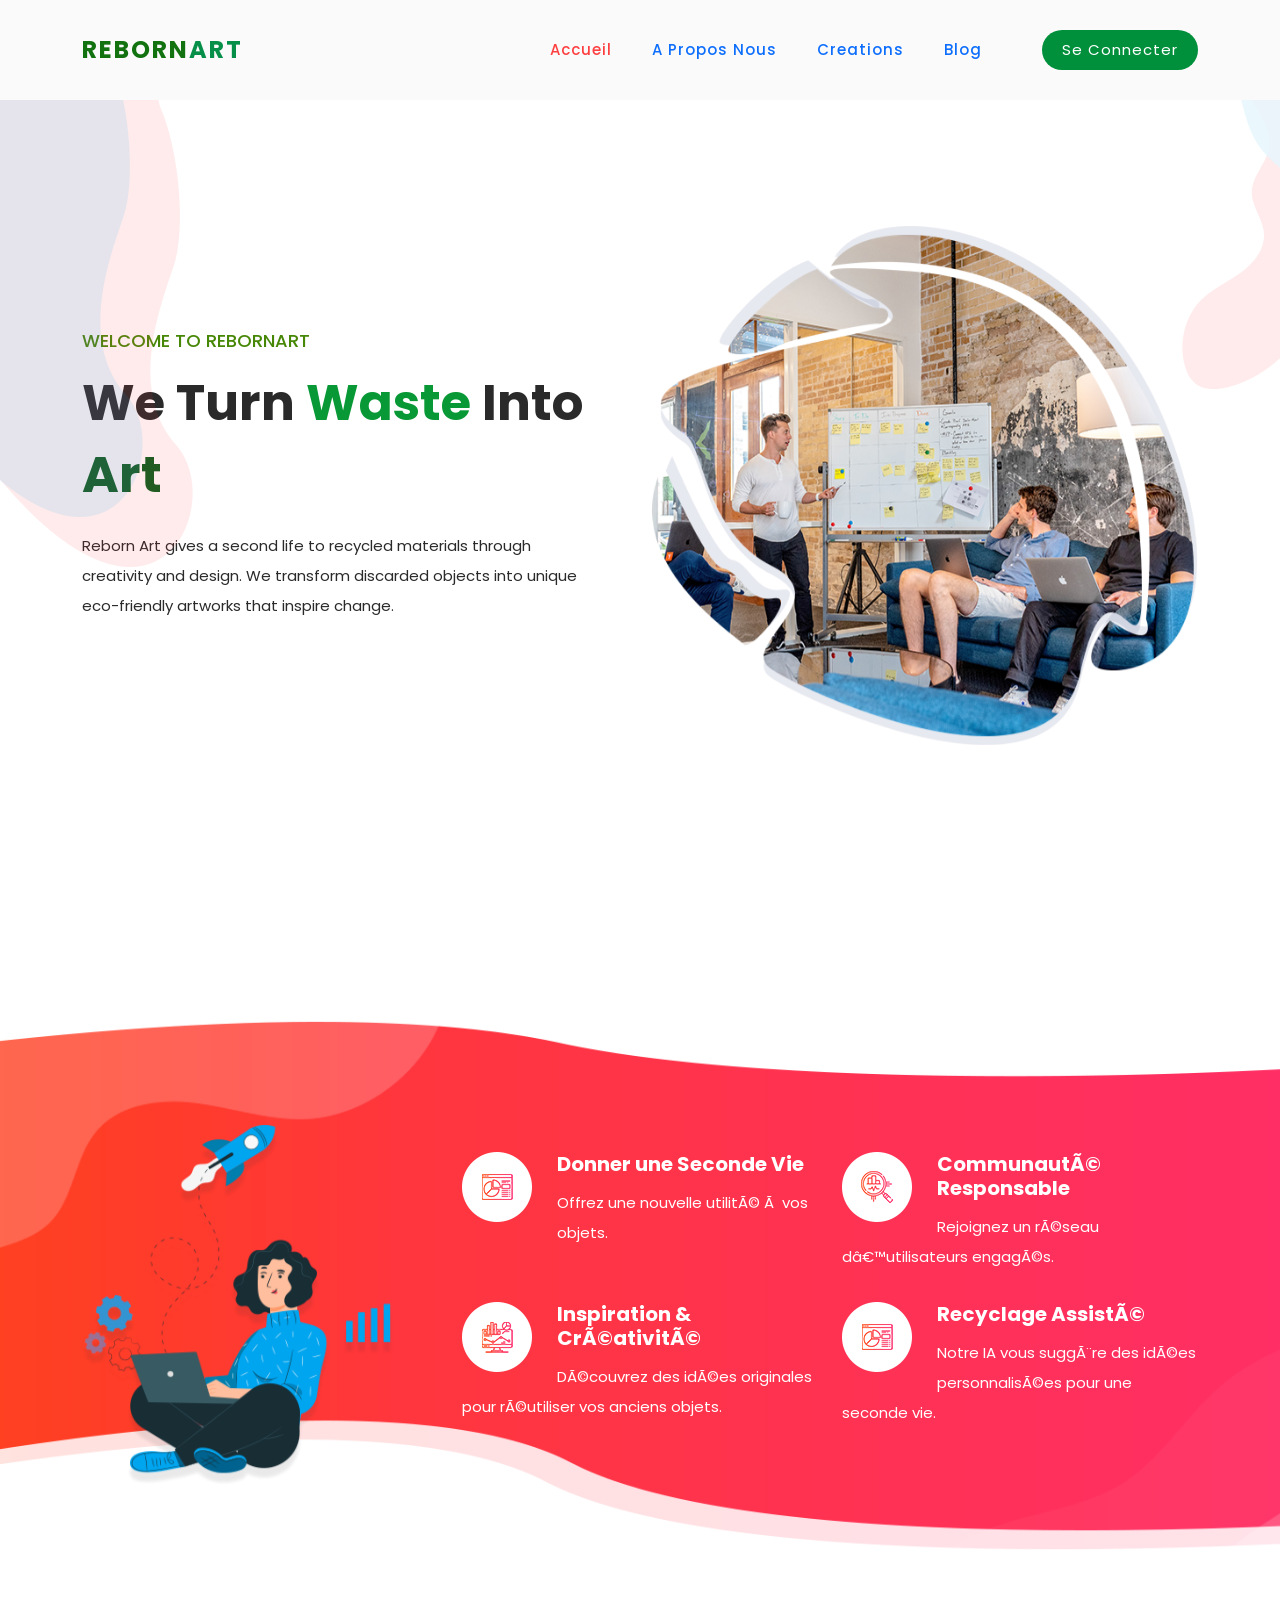
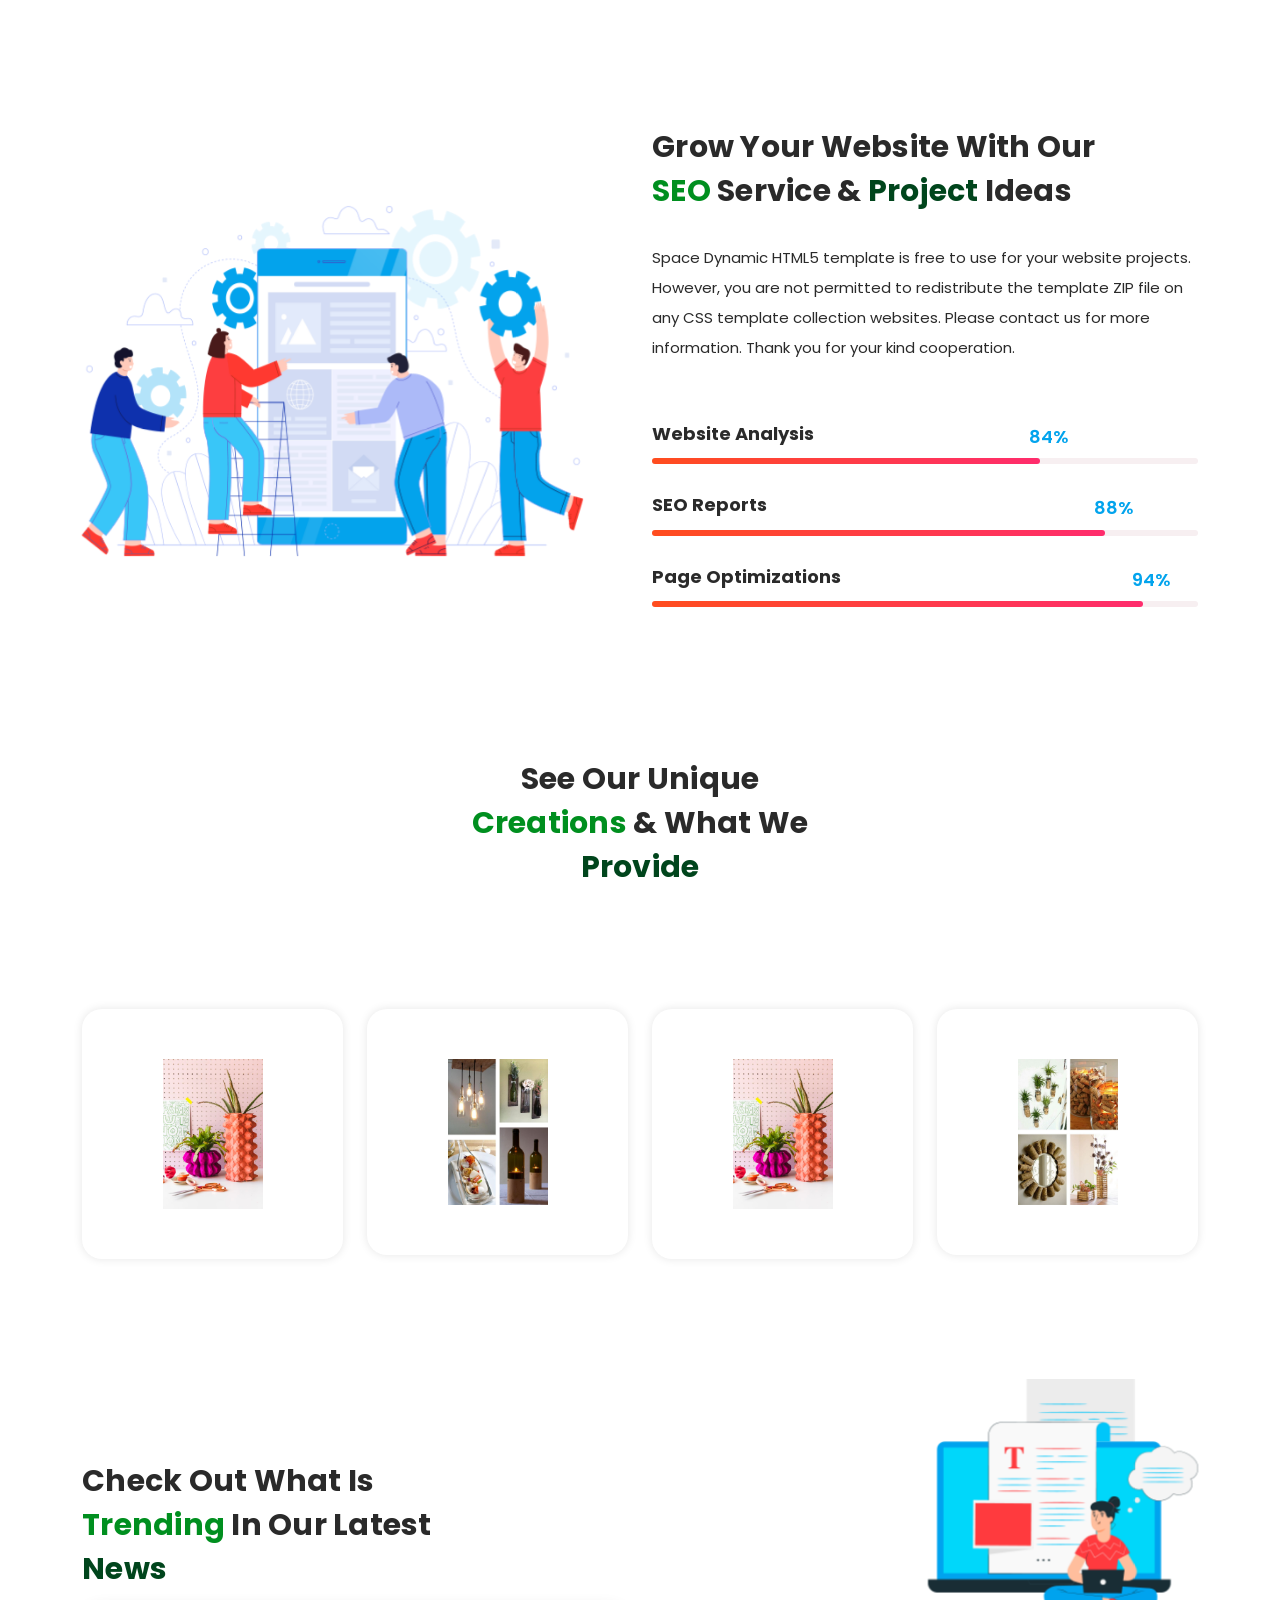
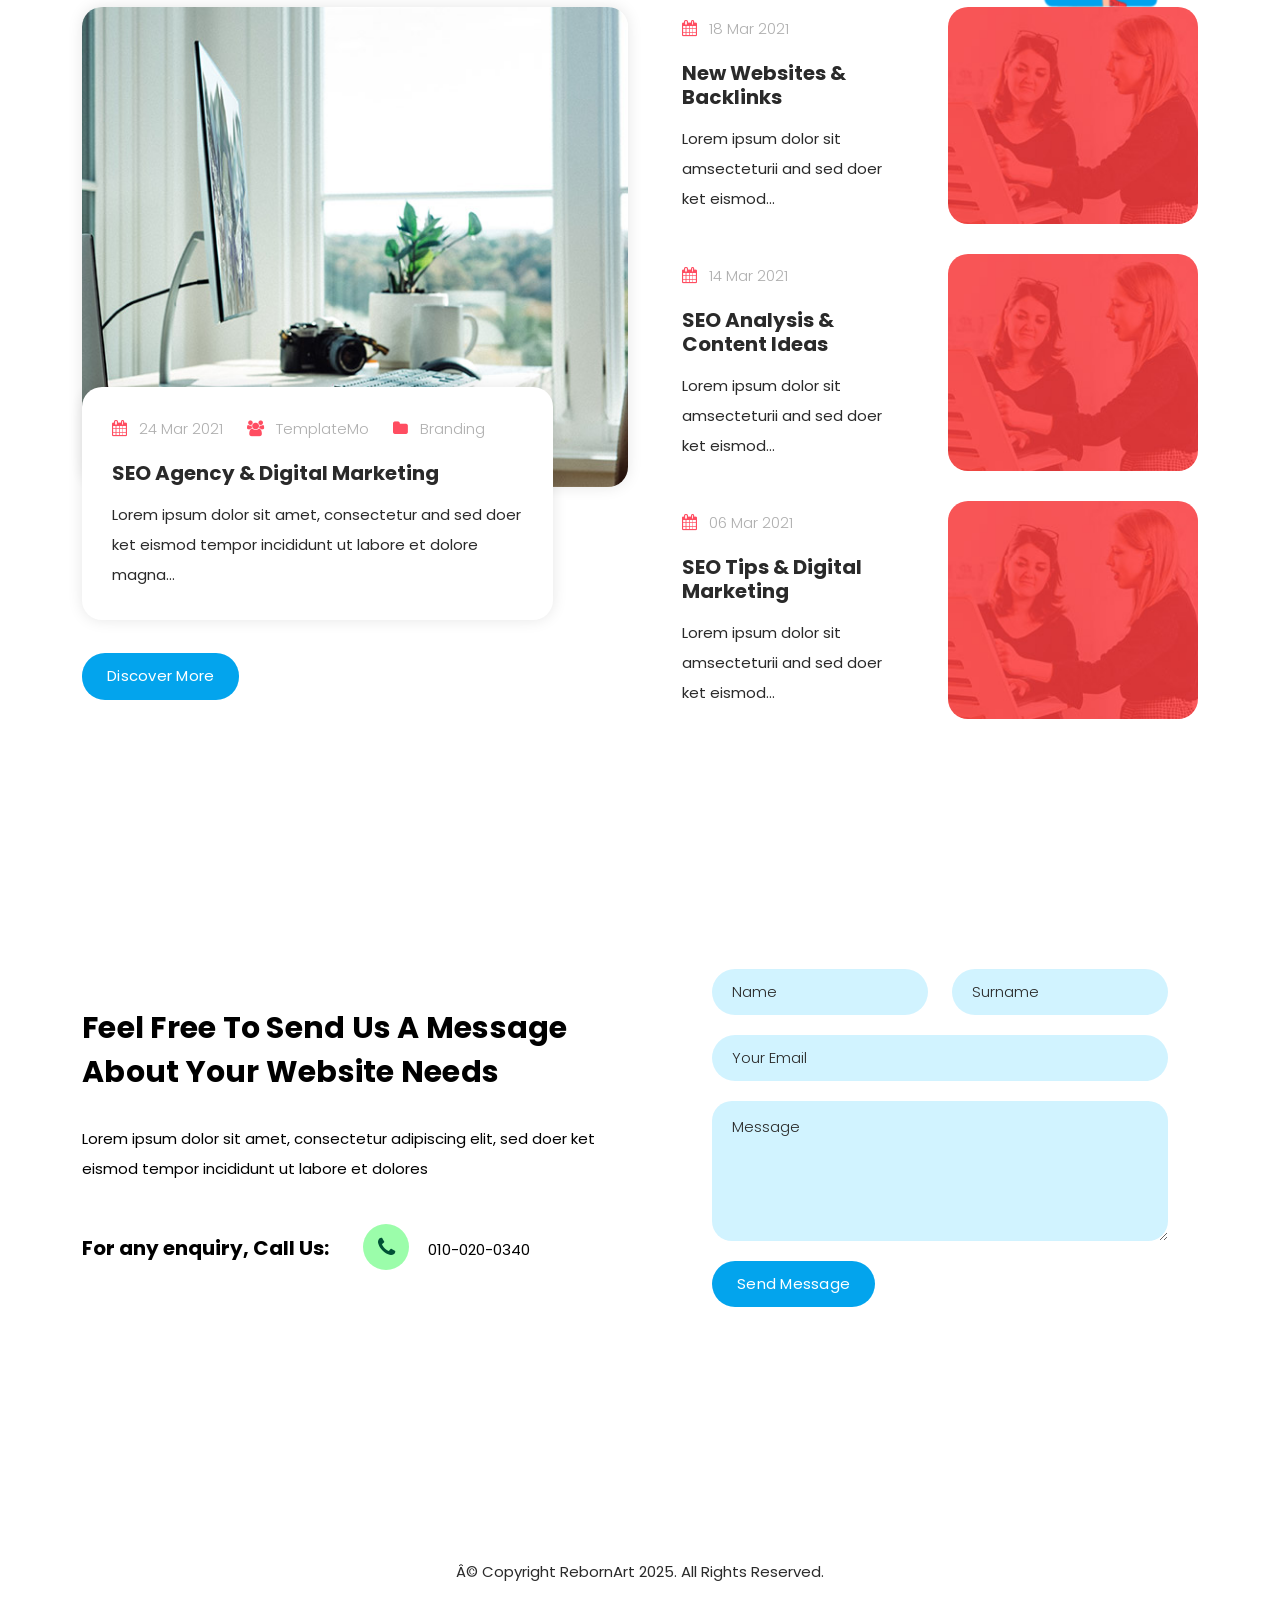
==== commit 49a4ca74: "crud user" ====
--- a/index.html
+++ b/index.html
@@ -19,7 +19,7 @@
     <link rel="stylesheet" href="assets/css/fontawesome.css">
     <link rel="stylesheet" href="assets/css/templatemo-space-dynamic.css">
     <link rel="stylesheet" href="assets/css/animated.css">
-    <link rel="stylesheet" href="assets/css/owl.css">
+
 <!--
     
 TemplateMo 562 Space Dynamic
@@ -57,27 +57,16 @@
             <!-- ***** Logo End ***** -->
             <!-- ***** Menu Start ***** -->
             <ul class="nav">
-  <li class="scroll-to-section"><a href="#top" class="active">Accueil</a></li>
-  <li class="scroll-to-section"><a href="#about">A propos nous</a></li>
-  <li class="scroll-to-section"><a href="#portfolio">Creations</a></li>
-  <li class="scroll-to-section"><a href="#blog">Blog</a></li> 
-  <li class="scroll-to-section">
-    <div class="main-red-button"><a href="#contact">Contacter maintenant</a></div>
-    <ul class="listee">
-      <li>
-        <a href="#" onclick="return false;">
-          <div class="user-avatar">👤</div>
-          <span>Molka Zouaoui</span>
-        </a>
-        <ul>
-          <li><a href="views/Utilsateur/info.html">Profil</a></li>
-          <li><a href="views/Utilsateur/signIn.html">Se connecter</a></li>
-          <li><a href="views/Utilsateur/signUp.html">S'inscrire</a></li>
-        </ul>
-      </li>
-    </ul>
-  </li> 
-</ul>
+              <li class="scroll-to-section"><a href="#top" class="active">Accueil</a></li>
+              <li class="scroll-to-section"><a href="#about">A propos nous</a></li>
+              <li class="scroll-to-section"><a href="#portfolio">Creations</a></li>
+              <li class="scroll-to-section"><a href="#blog">Blog</a></li> 
+               <li class="main-red-button" id="userMenu">
+                <a href="views/Utilisateur/signIn.html" id="loginBtn">Se connecter</a>
+            </li>
+            </ul>
+              </li> 
+            </ul>
           </nav>
         </div>
       </div>
@@ -422,7 +411,6 @@
       </div>
     </div>
   </footer>
-  <!-- Scripts -->
   <script src="vendor/jquery/jquery.min.js"></script>
   <script src="vendor/bootstrap/js/bootstrap.bundle.min.js"></script>
   <script src="assets/js/owl-carousel.js"></script>
@@ -430,5 +418,29 @@
   <script src="assets/js/imagesloaded.js"></script>
   <script src="assets/js/templatemo-custom.js"></script>
 
+  
+<script>
+    const user = JSON.parse(localStorage.getItem('user'));
+    const userMenu = document.getElementById('userMenu');
+
+    if(user){
+        userMenu.innerHTML = `
+            <a href="#" onclick="return false;">${user.nom} ${user.prenom}</a>
+            <ul class="listee">
+              <div class="user-avatar">👤</div>
+                <li><a href="views/Utilisateur/infoo.php">Profil</a></li>
+                <li><a href="views/Utilisateur/logout.php" id="logoutBtn">Déconnexion</a></li>
+            </ul>
+             
+</ul>
+
+        `;
+        document.getElementById('logoutBtn').addEventListener('click', function(){
+            localStorage.removeItem('user');
+            window.location.reload();
+        });
+    }
+</script>
+
 </body>
 </html>
--- a/assets/css/templatemo-space-dynamic.css
+++ b/assets/css/templatemo-space-dynamic.css
@@ -1,39 +1,4 @@
-/* 
-
-TemplateMo 562 Space Dynamic
-
-https://templatemo.com/tm-562-space-dynamic
-
-*/
-
-/* ---------------------------------------------
-Table of contents
-------------------------------------------------
-01. font & reset css
-02. reset
-03. global styles
-04. header
-05. banner
-06. features
-07. testimonials
-08. contact
-09. footer
-10. preloader
-11. search
-12. portfolio
-
---------------------------------------------- */
-/* 
----------------------------------------------
-font & reset css
---------------------------------------------- 
-*/
 @import url('https://fonts.googleapis.com/css2?family=Poppins:wght@100;200;300;400;500;600;700;800;900&display=swap');
-/* 
----------------------------------------------
-reset
---------------------------------------------- 
-*/
 html, body, div, span, applet, object, iframe, h1, h2, h3, h4, h5, h6, p, blockquote, div
 pre, a, abbr, acronym, address, big, cite, code, del, dfn, em, font, img, ins, kbd, q,
 s, samp, small, strike, strong, sub, sup, tt, var, b, u, i, center, dl, dt, dd, ol, ul, li,
@@ -112,7 +77,7 @@
 }
 
 a {
-  text-decoration: none !important;
+  text-decoration: none ;
 }
 
 h1, h2, h3, h4, h5, h6 {
@@ -209,7 +174,6 @@
 }
 
 .main-red-button a {
-  display: inline-block;
   background-color: #00903c;
   font-size: 15px;
   font-weight: 400;
@@ -239,26 +203,13 @@
 */
 
 .background-header {
-  background-color: #fff!important;
-  height: 80px!important;
-  position: fixed!important;
+  background-color: #fff;
+  height: 80px;
+  position: fixed;
   top: 0px;
   left: 0px;
   right: 0px;
-  box-shadow: 0px 0px 10px rgba(0,0,0,0.15)!important;
-}
-
-.background-header .logo,
-.background-header .main-nav .nav li a {
-  color: #1e1e1e!important;
-}
-
-.background-header .main-nav .nav li:hover a {
-  color: #c0afaf!important;
-}
-
-.background-header .nav li a.active {
-  color: #d4c2c2!important;
+  box-shadow: 0px 0px 10px rgba(0,0,0,0.15);
 }
 
 .header-area {
@@ -269,10 +220,7 @@
   right: 0px;
   z-index: 100;
   height: 100px;
-  -webkit-transition: all .5s ease 0s;
-  -moz-transition: all .5s ease 0s;
-  -o-transition: all .5s ease 0s;
-  transition: all .5s ease 0s;
+
 }
 
 .header-area .main-nav {
@@ -288,10 +236,6 @@
   text-transform: uppercase;
   letter-spacing: 2px;
   float: left;
-  -webkit-transition: all 0.3s ease 0s;
-  -moz-transition: all 0.3s ease 0s;
-  -o-transition: all 0.3s ease 0s;
-  transition: all 0.3s ease 0s;
 }
 
 .header-area .main-nav .logo h4 {
@@ -301,10 +245,7 @@
     color: #11720f;
     line-height: 100px;
     float: left;
-    -webkit-transition: all 0.3s ease 0s;
-    -moz-transition: all 0.3s ease 0s;
-    -o-transition: all 0.3s ease 0s;
-    transition: all 0.3s ease 0s;
+
 }
 
 .logo h4 span {
@@ -316,7 +257,7 @@
 }
 
 .background-header .main-nav .nav {
-  margin-top: 20px !important;
+  margin-top: 20px ;
 }
 
 .header-area .main-nav .nav {
@@ -344,44 +285,35 @@
 
 .header-area .main-nav .nav li:last-child a ,
 .background-header .main-nav .nav li:last-child a {
-  color: #fff !important;
+  color: #fff;
   padding: 0px 20px;
   font-weight: 400;
 }
 
 .header-area .main-nav .nav li:last-child a:hover,
 .header-area .main-nav .nav li:last-child a.active {
-  color: #fff !important;
+  color: #fff ;
 }
 
 .header-area .main-nav .nav li a {
   display: block;
   font-weight: 500;
   font-size: 15px;
-  color: #2a2a2a;
   text-transform: capitalize;
-  -webkit-transition: all 0.3s ease 0s;
-  -moz-transition: all 0.3s ease 0s;
-  -o-transition: all 0.3s ease 0s;
-  transition: all 0.3s ease 0s;
+
   height: 40px;
   line-height: 40px;
   border: transparent;
   letter-spacing: 1px;
 }
 
-.header-area .main-nav .nav li a {
-  color: #2a2a2a;
-}
-
-.header-area .main-nav .nav li:hover a,
-.header-area .main-nav .nav li a.active {
-  color: #6c2424!important;
-}
+
+
+
 
 .background-header .main-nav .nav li:hover a,
 .background-header .main-nav .nav li a.active {
-  color: #e3d1d1!important;
+  color: #e3d1d1;
   opacity: 1;
 }
 
@@ -389,7 +321,6 @@
 .background-header .main-nav .nav li:last-child a:hover {
   background-color: #5b8d63;
 }
-/* Style pour la liste déroulante à côté du bouton "Contacter Maintenant" */
 
 .header-area .main-nav .listee {
   display: inline-block;
@@ -400,8 +331,6 @@
   padding: 0;
   vertical-align: middle;
 }
-
-/* Faire en sorte que le bouton et la liste soient sur la même ligne */
 .header-area .main-nav .nav li:last-child {
   display: inline-flex;
   align-items: center;
@@ -413,30 +342,21 @@
   padding: 0;
 }
 
-/* Bouton principal avec avatar et nom */
 .header-area .main-nav .listee > li > a {
   display: flex;
   align-items: center;
   gap: 10px;
   background-color: #fff;
-  color: #2a2a2a;
+  color: #4869a1;
   padding: 8px 15px;
   border-radius: 25px;
   font-size: 14px;
   font-weight: 500;
-  cursor: pointer;
   text-decoration: none;
   border: 1px solid #e0e0e0;
   transition: all 0.3s ease;
-  white-space: nowrap;
-}
-
-.header-area .main-nav .listee > li > a:hover {
-  border-color: #00903c;
-  box-shadow: 0px 2px 8px rgba(0,0,0,0.1);
-}
-
-/* Avatar dans le bouton principal */
+}
+
 .header-area .main-nav .listee .user-avatar {
   width: 35px;
   height: 35px;
@@ -445,35 +365,10 @@
   display: flex;
   align-items: center;
   justify-content: center;
-  color: #335f45;
+  color: #801111;
   font-size: 16px;
 }
 
-/* Menu déroulant caché par défaut */
-.header-area .main-nav .listee ul {
-  position: absolute;
-  top: 55px;
-  right: 0;
-  width: 220px;
-  background-color: #fff;
-  box-shadow: 0px 8px 20px rgba(0,0,0,0.12);
-  border-radius: 12px;
-  padding: 8px 0;
-  opacity: 0;
-  visibility: hidden;
-  transform: translateY(-10px);
-  transition: all 0.3s ease;
-  list-style: none;
-  z-index: 1000;
-  border: 1px solid #e0e0e0;
-}
-
-/* Afficher le menu au survol */
-.header-area .main-nav .listee > li:hover ul {
-  opacity: 1;
-  visibility: visible;
-  transform: translateY(0);
-}
 
 .header-area .main-nav .listee ul li {
   padding: 0;
@@ -485,14 +380,13 @@
   align-items: center;
   gap: 12px;
   padding: 12px 20px;
-  color: #2a2a2a;
+  color: #607cd0;
   font-size: 14px;
   font-weight: 400;
   text-decoration: none;
   transition: all 0.3s ease;
 }
 
-/* Icônes dans le menu */
 .header-area .main-nav .listee ul li a::before {
   content: '';
   width: 20px;
@@ -502,54 +396,25 @@
   background-position: center;
   opacity: 0.6;
 }
-
-/* Icône Profil */
-.header-area .main-nav .listee ul li:nth-child(1) a::before {
-  content: '👤';
-  font-size: 18px;
-}
-
-/* Icône Se connecter */
-.header-area .main-nav .listee ul li:nth-child(2) a::before {
-  content: '⚙️';
-  font-size: 18px;
-}
-
-/* Icône S'inscrire */
-.header-area .main-nav .listee ul li:nth-child(3) a::before {
-  content: '🚪';
-  font-size: 18px;
-}
-
-.header-area .main-nav .listee ul li a:hover {
-  background-color: #f5f5f5;
-  color: #00903c;
-}
-
-/* Séparateur avant le dernier élément (S'inscrire) */
 .header-area .main-nav .listee ul li:last-child {
   border-top: 1px solid #e0e0e0;
   margin-top: 4px;
   padding-top: 4px;
 }
 
-/* Version avec clic (JavaScript) - Alternative */
 .header-area .main-nav .listee.active ul {
   opacity: 1;
   visibility: visible;
   transform: translateY(0);
 }
 
-/* Ajustements pour le header sticky */
 .background-header .main-nav .listee {
   margin-top: 0;
 }
 
-/* Responsive */
 @media (max-width: 1200px) {
   .header-area .main-nav .listee > li > a {
-    font-size: 13px;
-    padding: 6px 12px;
+    color: #4869a1;
   }
   
   .header-area .main-nav .listee .user-avatar {
@@ -559,7 +424,7 @@
   }
 }
 
-@media (max-width: 992px) {
+@media (max-width: 600px) {
   .header-area .main-nav .nav li:last-child {
     display: none;
   }
@@ -569,7 +434,7 @@
   }
 }
 
-@media (max-width: 767px) {
+@media (max-width: 600px) {
   .header-area .main-nav .listee {
     display: none;
   }
@@ -584,14 +449,14 @@
   font-family: FontAwesome;
   content: "\f107";
   font-size: 12px;
-  color: #2a2a2a;
+  color: #3f7254;
   position: absolute;
   right: 18px;
   top: 12px;
 }
 
 .background-header .main-nav .nav li.submenu:after {
-  color: #2a2a2a;
+  color: #3f7254;
 }
 
 .header-area .main-nav .nav li.submenu ul {
@@ -617,7 +482,7 @@
   opacity: 1;
   display: block;
   background: #f7f7f7;
-  color: #2a2a2a!important;
+
   padding-left: 20px;
   height: 40px;
   line-height: 40px;
@@ -631,15 +496,7 @@
   border-bottom: 1px solid #eee;
 }
 
-.header-area .main-nav .nav li.submenu ul li a:hover {
-  background: #fff;
-  color: #b69797!important;
-  padding-left: 25px;
-}
-
-.header-area .main-nav .nav li.submenu ul li a:hover:before {
-  width: 3px;
-}
+
 
 .header-area .main-nav .nav li.submenu:hover ul {
   visibility: visible;
@@ -666,46 +523,6 @@
   top: 23px;
 }
 
-.header-area .main-nav .menu-trigger span,
-.header-area .main-nav .menu-trigger span:before,
-.header-area .main-nav .menu-trigger span:after {
-  -moz-transition: all 0.4s;
-  -o-transition: all 0.4s;
-  -webkit-transition: all 0.4s;
-  transition: all 0.4s;
-  background-color: #1e1e1e;
-  display: block;
-  position: absolute;
-  width: 30px;
-  height: 2px;
-  left: 0;
-}
-
-.background-header .main-nav .menu-trigger span,
-.background-header .main-nav .menu-trigger span:before,
-.background-header .main-nav .menu-trigger span:after {
-  background-color: #1e1e1e;
-}
-
-.header-area .main-nav .menu-trigger span:before,
-.header-area .main-nav .menu-trigger span:after {
-  -moz-transition: all 0.4s;
-  -o-transition: all 0.4s;
-  -webkit-transition: all 0.4s;
-  transition: all 0.4s;
-  background-color: #1e1e1e;
-  display: block;
-  position: absolute;
-  width: 30px;
-  height: 2px;
-  left: 0;
-  width: 75%;
-}
-
-.background-header .main-nav .menu-trigger span:before,
-.background-header .main-nav .menu-trigger span:after {
-  background-color: #1e1e1e;
-}
 
 .header-area .main-nav .menu-trigger span:before,
 .header-area .main-nav .menu-trigger span:after {
@@ -716,53 +533,7 @@
   top: 16px;
 }
 
-.header-area .main-nav .menu-trigger span:before {
-  -moz-transform-origin: 33% 100%;
-  -ms-transform-origin: 33% 100%;
-  -webkit-transform-origin: 33% 100%;
-  transform-origin: 33% 100%;
-  top: -10px;
-  z-index: 10;
-}
-
-.header-area .main-nav .menu-trigger span:after {
-  -moz-transform-origin: 33% 0;
-  -ms-transform-origin: 33% 0;
-  -webkit-transform-origin: 33% 0;
-  transform-origin: 33% 0;
-  top: 10px;
-}
-
-.header-area .main-nav .menu-trigger.active span,
-.header-area .main-nav .menu-trigger.active span:before,
-.header-area .main-nav .menu-trigger.active span:after {
-  background-color: transparent;
-  width: 100%;
-}
-
-.header-area .main-nav .menu-trigger.active span:before {
-  -moz-transform: translateY(6px) translateX(1px) rotate(45deg);
-  -ms-transform: translateY(6px) translateX(1px) rotate(45deg);
-  -webkit-transform: translateY(6px) translateX(1px) rotate(45deg);
-  transform: translateY(6px) translateX(1px) rotate(45deg);
-  background-color: #1e1e1e;
-}
-
-.background-header .main-nav .menu-trigger.active span:before {
-  background-color: #1e1e1e;
-}
-
-.header-area .main-nav .menu-trigger.active span:after {
-  -moz-transform: translateY(-6px) translateX(1px) rotate(-45deg);
-  -ms-transform: translateY(-6px) translateX(1px) rotate(-45deg);
-  -webkit-transform: translateY(-6px) translateX(1px) rotate(-45deg);
-  transform: translateY(-6px) translateX(1px) rotate(-45deg);
-  background-color: #1e1e1e;
-}
-
-.background-header .main-nav .menu-trigger.active span:after {
-  background-color: #1e1e1e;
-}
+
 
 .header-area.header-sticky {
   min-height: 80px;
@@ -799,14 +570,12 @@
 
 @media (max-width: 767px) {
   .background-header .main-nav .nav {
-    margin-top: 80px !important;
-  }
-  .header-area .main-nav .logo {
-    color: #1e1e1e;
-  }
+    margin-top: 80px ;
+  }
+ 
   .header-area.header-sticky .nav li a:hover,
   .header-area.header-sticky .nav li a.active {
-    color: #fe3f40!important;
+    color: #fe3f40;
     opacity: 1;
   }
   .header-area.header-sticky .nav li.search-icon a {
@@ -826,21 +595,12 @@
     margin-left: 30px;
   }
   .header-area .menu-trigger {
-    display: block !important;
+    display: block;
   }
   .header-area .main-nav {
     overflow: hidden;
   }
-  .header-area .main-nav .nav {
-    float: none;
-    width: 100%;
-    display: none;
-    -webkit-transition: all 0s ease 0s;
-    -moz-transition: all 0s ease 0s;
-    -o-transition: all 0s ease 0s;
-    transition: all 0s ease 0s;
-    margin-left: 0px;
-  }
+
   .background-header .nav {
     margin-top: 80px;
   }
@@ -850,25 +610,7 @@
   .header-area.header-sticky .nav {
     margin-top: 100px;
   }
-  .header-area .main-nav .nav li {
-    width: 100%;
-    background: #fff;
-    border-bottom: 1px solid #e7e7e7;
-    padding-left: 0px !important;
-    padding-right: 0px !important;
-  }
-  .header-area .main-nav .nav li a {
-    height: 50px !important;
-    line-height: 50px !important;
-    padding: 0px !important;
-    border: none !important;
-    background: #f7f7f7 !important;
-    color: #191a20 !important;
-  }
-  .header-area .main-nav .nav li a:hover {
-    background: #eee !important;
-    color: #fe3f40!important;
-  }
+
   .header-area .main-nav .nav li.submenu ul {
     position: relative;
     visibility: inherit;
@@ -881,16 +623,7 @@
     box-shadow: none;
     height: 0px;
   }
-  .header-area .main-nav .nav li.submenu ul li a {
-    font-size: 12px;
-    font-weight: 400;
-  }
-  .header-area .main-nav .nav li.submenu ul li a:hover:before {
-    width: 0px;
-  }
-  .header-area .main-nav .nav li.submenu ul.active {
-    height: auto !important;
-  }
+
   .header-area .main-nav .nav li.submenu:after {
     color: #3B566E;
     right: 25px;
@@ -904,15 +637,11 @@
 
 @media (min-width: 767px) {
   .header-area .main-nav .nav {
-    display: flex !important;
-  }
-}
-
-/* 
----------------------------------------------
-preloader
---------------------------------------------- 
-*/
+    display: flex;
+  }
+}
+
+
 
 .js-preloader {
     position: fixed;
@@ -1010,11 +739,6 @@
 
 
 
-/* 
----------------------------------------------
-Banner Style
---------------------------------------------- 
-*/
 
 .main-banner {
   background-repeat: no-repeat;
@@ -1641,7 +1365,7 @@
   }
   .main-banner .left-content form,
   .main-banner .left-content form input {
-    width: 100%!important;
+    width: 100%;
   }
   #about {
     margin-top: 0px;
